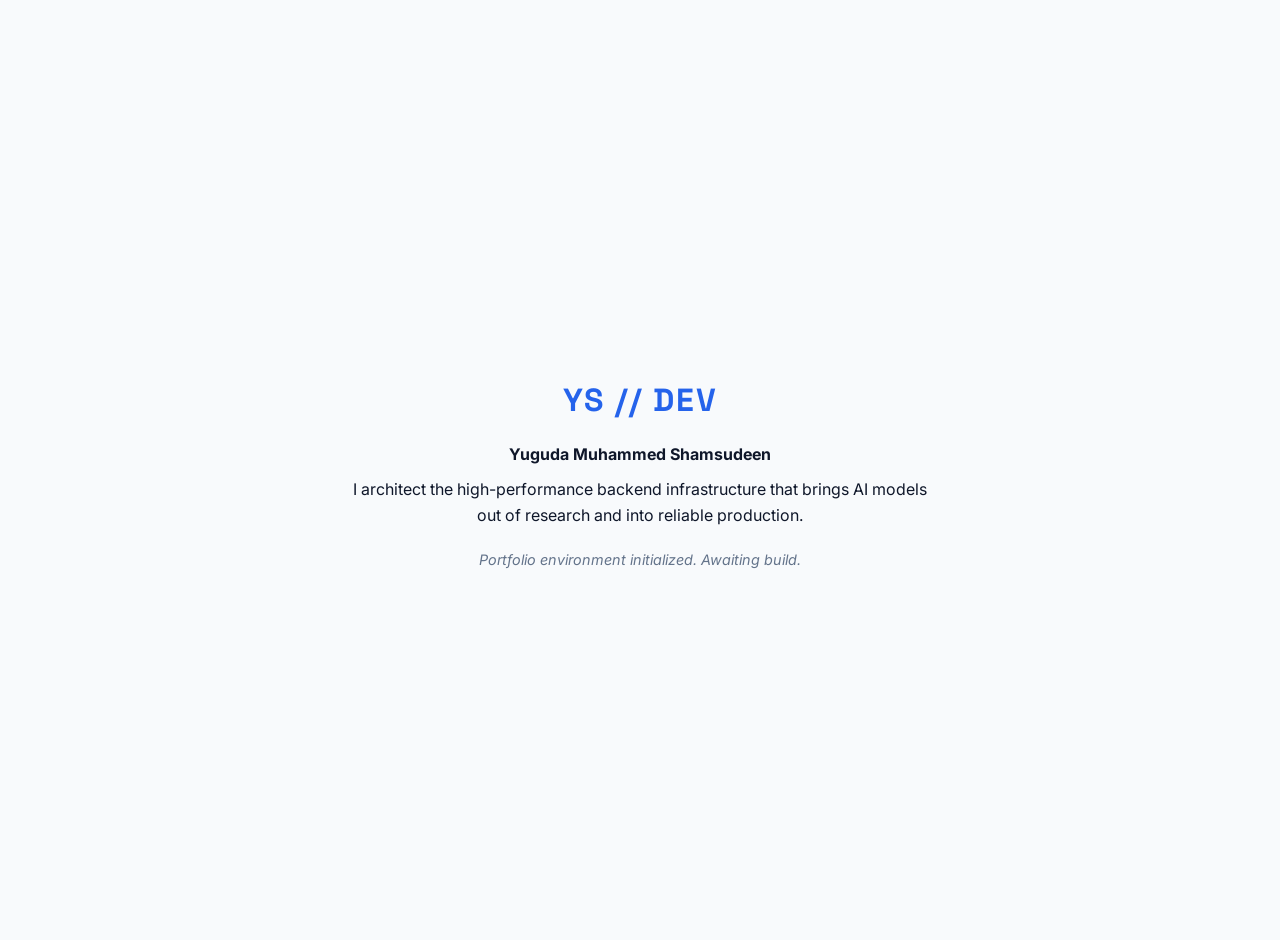
==== index.html @ 2c31e4ca "initial commit" ====
<!DOCTYPE html>
<html lang="en">
<head>
    <meta charset="UTF-8">
    <meta name="viewport" content="width=device-width, initial-scale=1.0">
    <title>Yuguda Muhammed Shamsudeen | Backend Engineer</title>
    <link href="https://fonts.googleapis.com/css2?family=Inter:wght@400;600&family=Space+Grotesk:wght@600&display=swap" rel="stylesheet">
    <style>
        body { 
            font-family: 'Inter', sans-serif; 
            background-color: #F8FAFC; 
            color: #0F172A; 
            display: flex; 
            align-items: center; 
            justify-content: center; 
            height: 100vh; 
            margin: 0; 
            text-align: center; 
            padding: 20px; 
        }
        h1 { 
            font-family: 'Space Grotesk', sans-serif; 
            color: #2563EB; 
            letter-spacing: 2px;
        }
        p {
            max-width: 600px;
            margin: 0 auto 10px auto;
            line-height: 1.6;
        }
    </style>
</head>
<body>
    <div>
        <h1>YS // DEV</h1>
        <p><strong>Yuguda Muhammed Shamsudeen</strong></p>
        <p>I architect the high-performance backend infrastructure that brings AI models out of research and into reliable production.</p>
        <p style="color: #64748B; font-size: 0.9em; margin-top: 20px;"><em>Portfolio environment initialized. Awaiting build.</em></p>
    </div>
</body>
</html>
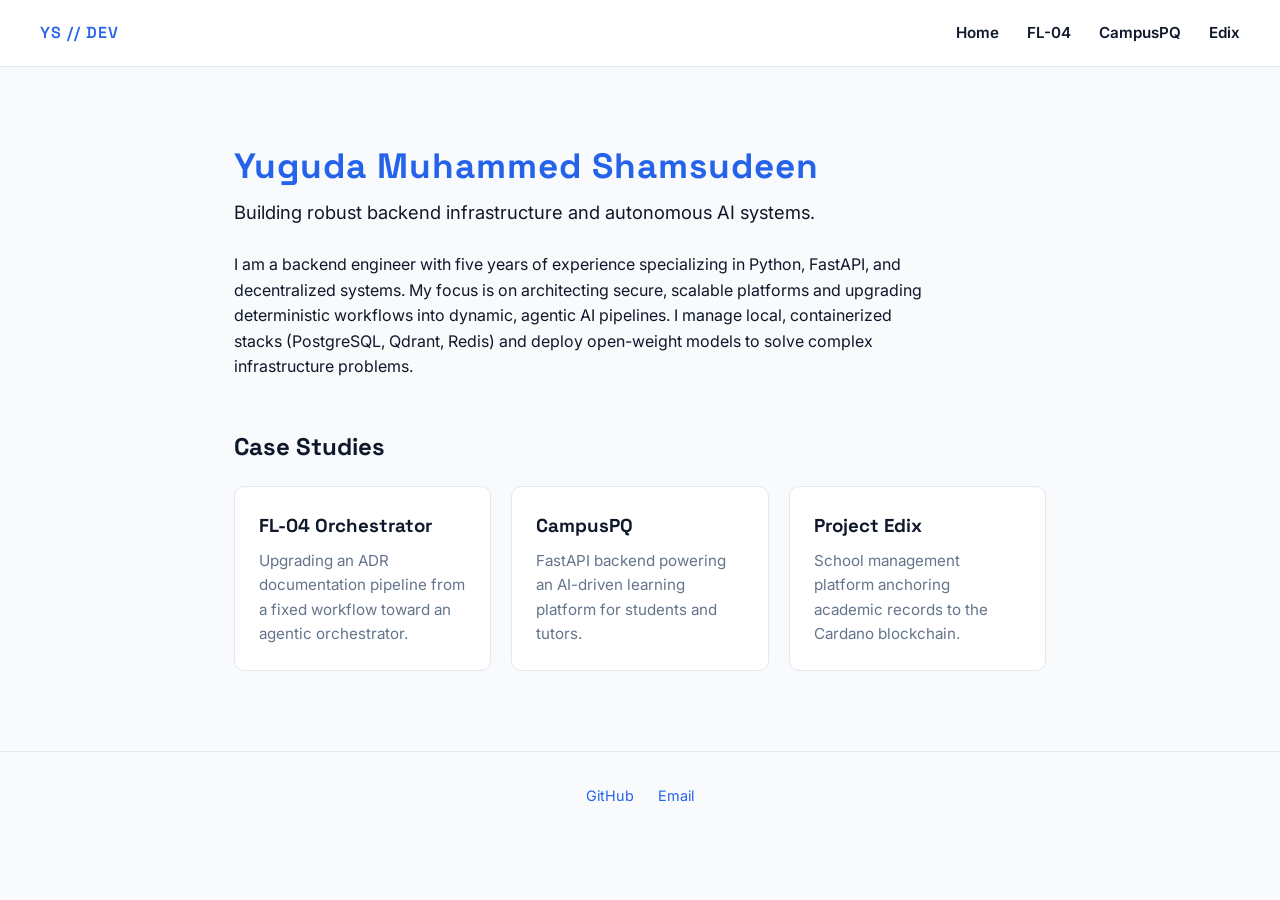
==== commit 33143579: "Build live portfolio: home + 3 case studies Replace placeholder index with real content: bio, and FL" ====
--- a/index.html
+++ b/index.html
@@ -5,37 +5,53 @@
     <meta name="viewport" content="width=device-width, initial-scale=1.0">
     <title>Yuguda Muhammed Shamsudeen | Backend Engineer</title>
     <link href="https://fonts.googleapis.com/css2?family=Inter:wght@400;600&family=Space+Grotesk:wght@600&display=swap" rel="stylesheet">
-    <style>
-        body { 
-            font-family: 'Inter', sans-serif; 
-            background-color: #F8FAFC; 
-            color: #0F172A; 
-            display: flex; 
-            align-items: center; 
-            justify-content: center; 
-            height: 100vh; 
-            margin: 0; 
-            text-align: center; 
-            padding: 20px; 
-        }
-        h1 { 
-            font-family: 'Space Grotesk', sans-serif; 
-            color: #2563EB; 
-            letter-spacing: 2px;
-        }
-        p {
-            max-width: 600px;
-            margin: 0 auto 10px auto;
-            line-height: 1.6;
-        }
-    </style>
+    <link rel="stylesheet" href="style.css">
 </head>
 <body>
-    <div>
-        <h1>YS // DEV</h1>
-        <p><strong>Yuguda Muhammed Shamsudeen</strong></p>
-        <p>I architect the high-performance backend infrastructure that brings AI models out of research and into reliable production.</p>
-        <p style="color: #64748B; font-size: 0.9em; margin-top: 20px;"><em>Portfolio environment initialized. Awaiting build.</em></p>
-    </div>
+    <header class="site-nav">
+        <span class="brand">YS // DEV</span>
+        <nav class="links">
+            <a href="index.html">Home</a>
+            <a href="fl04.html">FL-04</a>
+            <a href="campuspq.html">CampusPQ</a>
+            <a href="edix.html">Edix</a>
+        </nav>
+    </header>
+
+    <main>
+        <div class="hero">
+            <h1>Yuguda Muhammed Shamsudeen</h1>
+            <p class="tagline">Building robust backend infrastructure and autonomous AI systems.</p>
+        </div>
+
+        <p class="about">
+            I am a backend engineer with five years of experience specializing in Python, FastAPI,
+            and decentralized systems. My focus is on architecting secure, scalable platforms and
+            upgrading deterministic workflows into dynamic, agentic AI pipelines. I manage local,
+            containerized stacks (PostgreSQL, Qdrant, Redis) and deploy open-weight models to solve
+            complex infrastructure problems.
+        </p>
+
+        <h2>Case Studies</h2>
+        <div class="case-grid">
+            <a class="case-card" href="fl04.html">
+                <h3>FL-04 Orchestrator</h3>
+                <p>Upgrading an ADR documentation pipeline from a fixed workflow toward an agentic orchestrator.</p>
+            </a>
+            <a class="case-card" href="campuspq.html">
+                <h3>CampusPQ</h3>
+                <p>FastAPI backend powering an AI-driven learning platform for students and tutors.</p>
+            </a>
+            <a class="case-card" href="edix.html">
+                <h3>Project Edix</h3>
+                <p>School management platform anchoring academic records to the Cardano blockchain.</p>
+            </a>
+        </div>
+    </main>
+
+    <footer class="site-footer">
+        <a href="https://github.com/Yuguda999" target="_blank" rel="noopener">GitHub</a>
+        <a href="mailto:muhammed.yuguda@adeptengr.com">Email</a>
+    </footer>
 </body>
-</html>+</html>
--- a/style.css
+++ b/style.css
@@ -0,0 +1,135 @@
+:root {
+    --bg: #F8FAFC;
+    --text: #0F172A;
+    --muted: #64748B;
+    --accent: #2563EB;
+    --border: #E2E8F0;
+    --card-bg: #FFFFFF;
+}
+
+* { box-sizing: border-box; }
+
+body {
+    font-family: 'Inter', sans-serif;
+    background-color: var(--bg);
+    color: var(--text);
+    margin: 0;
+    line-height: 1.6;
+}
+
+h1, h2, h3 {
+    font-family: 'Space Grotesk', sans-serif;
+}
+
+a { color: var(--accent); text-decoration: none; }
+a:hover { text-decoration: underline; }
+
+header.site-nav {
+    display: flex;
+    flex-wrap: wrap;
+    align-items: center;
+    justify-content: space-between;
+    padding: 20px 40px;
+    border-bottom: 1px solid var(--border);
+    background: var(--card-bg);
+}
+
+.brand {
+    font-family: 'Space Grotesk', sans-serif;
+    font-weight: 600;
+    color: var(--accent);
+    letter-spacing: 1px;
+}
+
+nav.links a {
+    margin-left: 24px;
+    color: var(--text);
+    font-weight: 600;
+    font-size: 0.95em;
+}
+
+nav.links a:hover { color: var(--accent); }
+
+main {
+    max-width: 860px;
+    margin: 0 auto;
+    padding: 48px 24px 80px;
+}
+
+.hero h1 {
+    font-size: 2.2em;
+    margin-bottom: 4px;
+    color: var(--accent);
+    letter-spacing: 1px;
+}
+
+.hero p.tagline {
+    font-size: 1.15em;
+    color: var(--text);
+    margin-top: 0;
+}
+
+.about {
+    margin: 24px 0 48px;
+    max-width: 700px;
+}
+
+.case-grid {
+    display: grid;
+    grid-template-columns: repeat(auto-fit, minmax(240px, 1fr));
+    gap: 20px;
+}
+
+.case-card {
+    background: var(--card-bg);
+    border: 1px solid var(--border);
+    border-radius: 10px;
+    padding: 24px;
+    display: block;
+}
+
+.case-card h3 { margin: 0 0 8px; color: var(--text); }
+.case-card p { margin: 0; color: var(--muted); font-size: 0.95em; }
+.case-card:hover { border-color: var(--accent); text-decoration: none; }
+
+.case-header { margin-bottom: 32px; }
+.case-header .back { display: inline-block; margin-bottom: 16px; font-size: 0.9em; }
+.case-header h1 { margin-bottom: 4px; }
+
+.case-image {
+    width: 100%;
+    border: 1px solid var(--border);
+    border-radius: 8px;
+    margin: 24px 0;
+    display: block;
+}
+
+section.block { margin-bottom: 28px; }
+section.block h2 { font-size: 1.15em; margin-bottom: 6px; }
+
+.tech-stack {
+    display: flex;
+    flex-wrap: wrap;
+    gap: 8px;
+    list-style: none;
+    padding: 0;
+}
+
+.tech-stack li {
+    background: #EFF6FF;
+    color: var(--accent);
+    padding: 4px 12px;
+    border-radius: 20px;
+    font-size: 0.85em;
+    font-weight: 600;
+}
+
+footer.site-footer {
+    text-align: center;
+    padding: 32px 24px;
+    border-top: 1px solid var(--border);
+    color: var(--muted);
+    font-size: 0.9em;
+}
+
+footer.site-footer a { margin: 0 10px; }
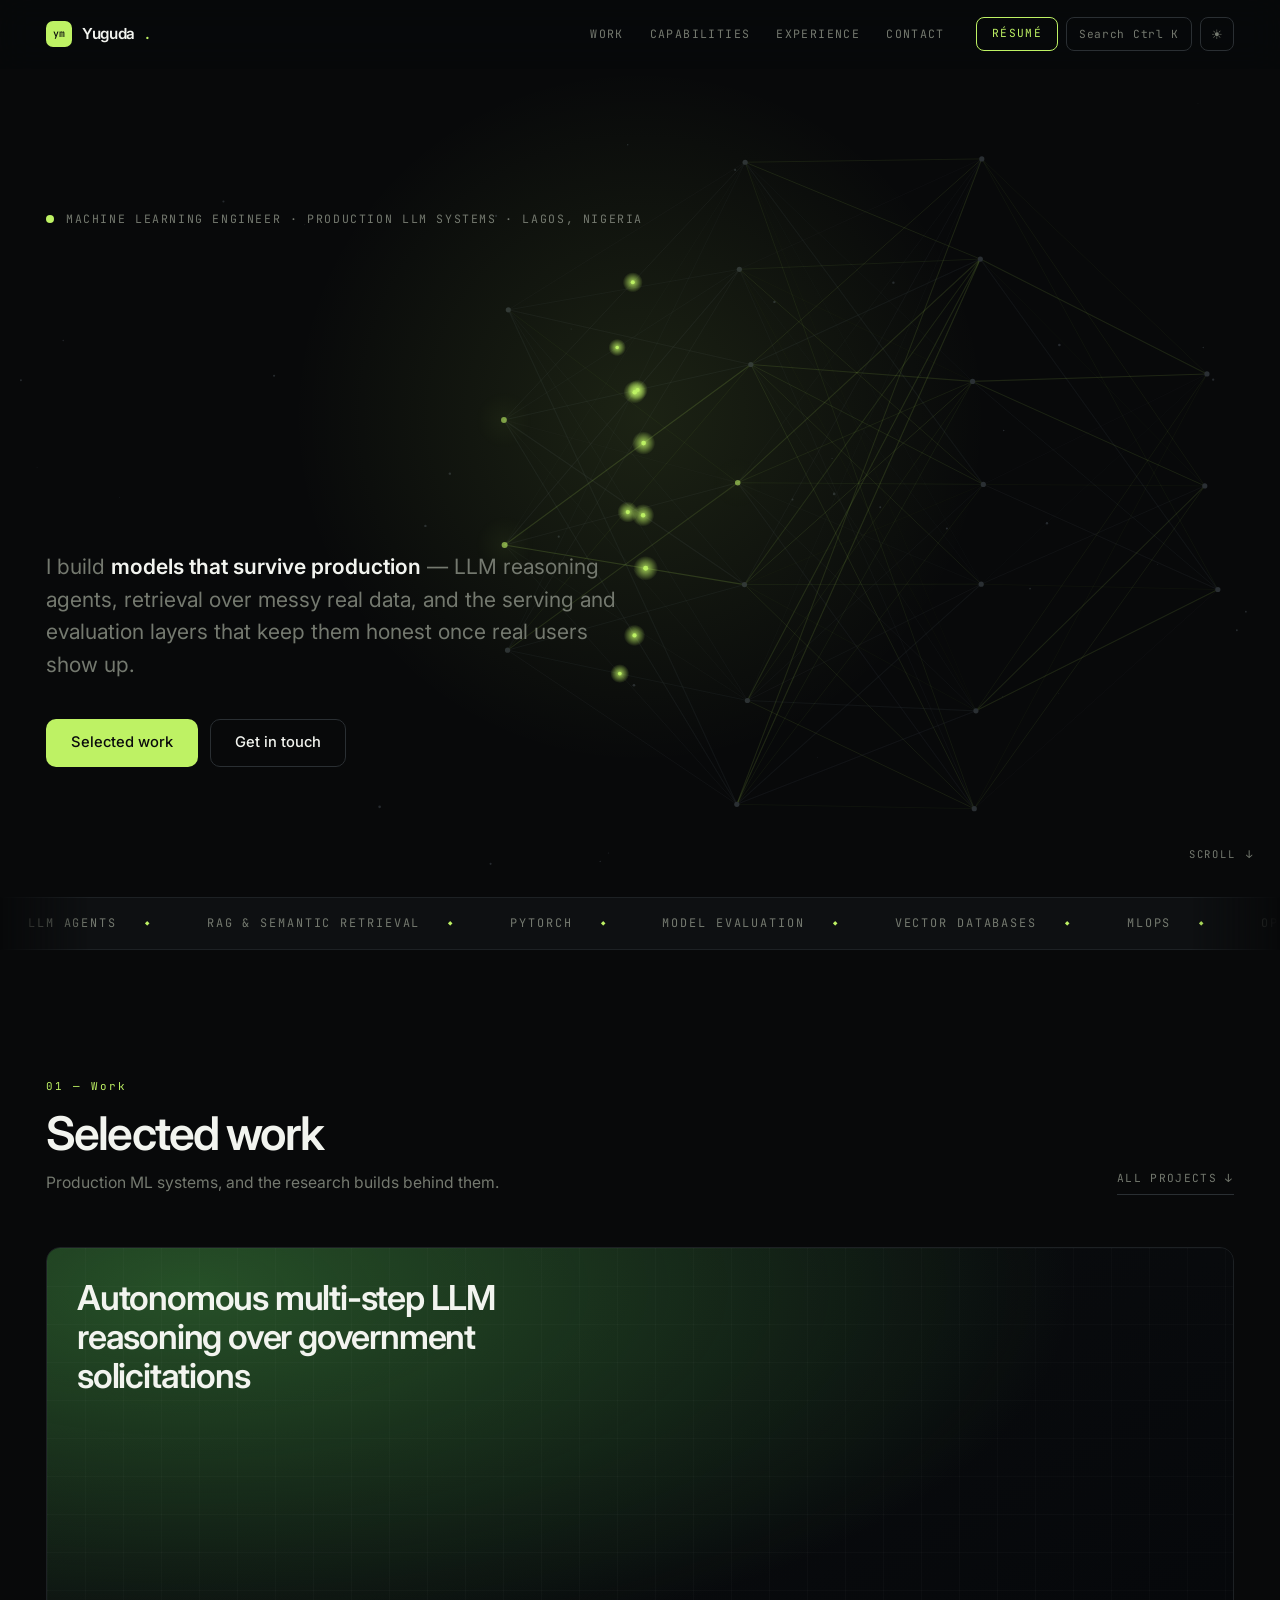
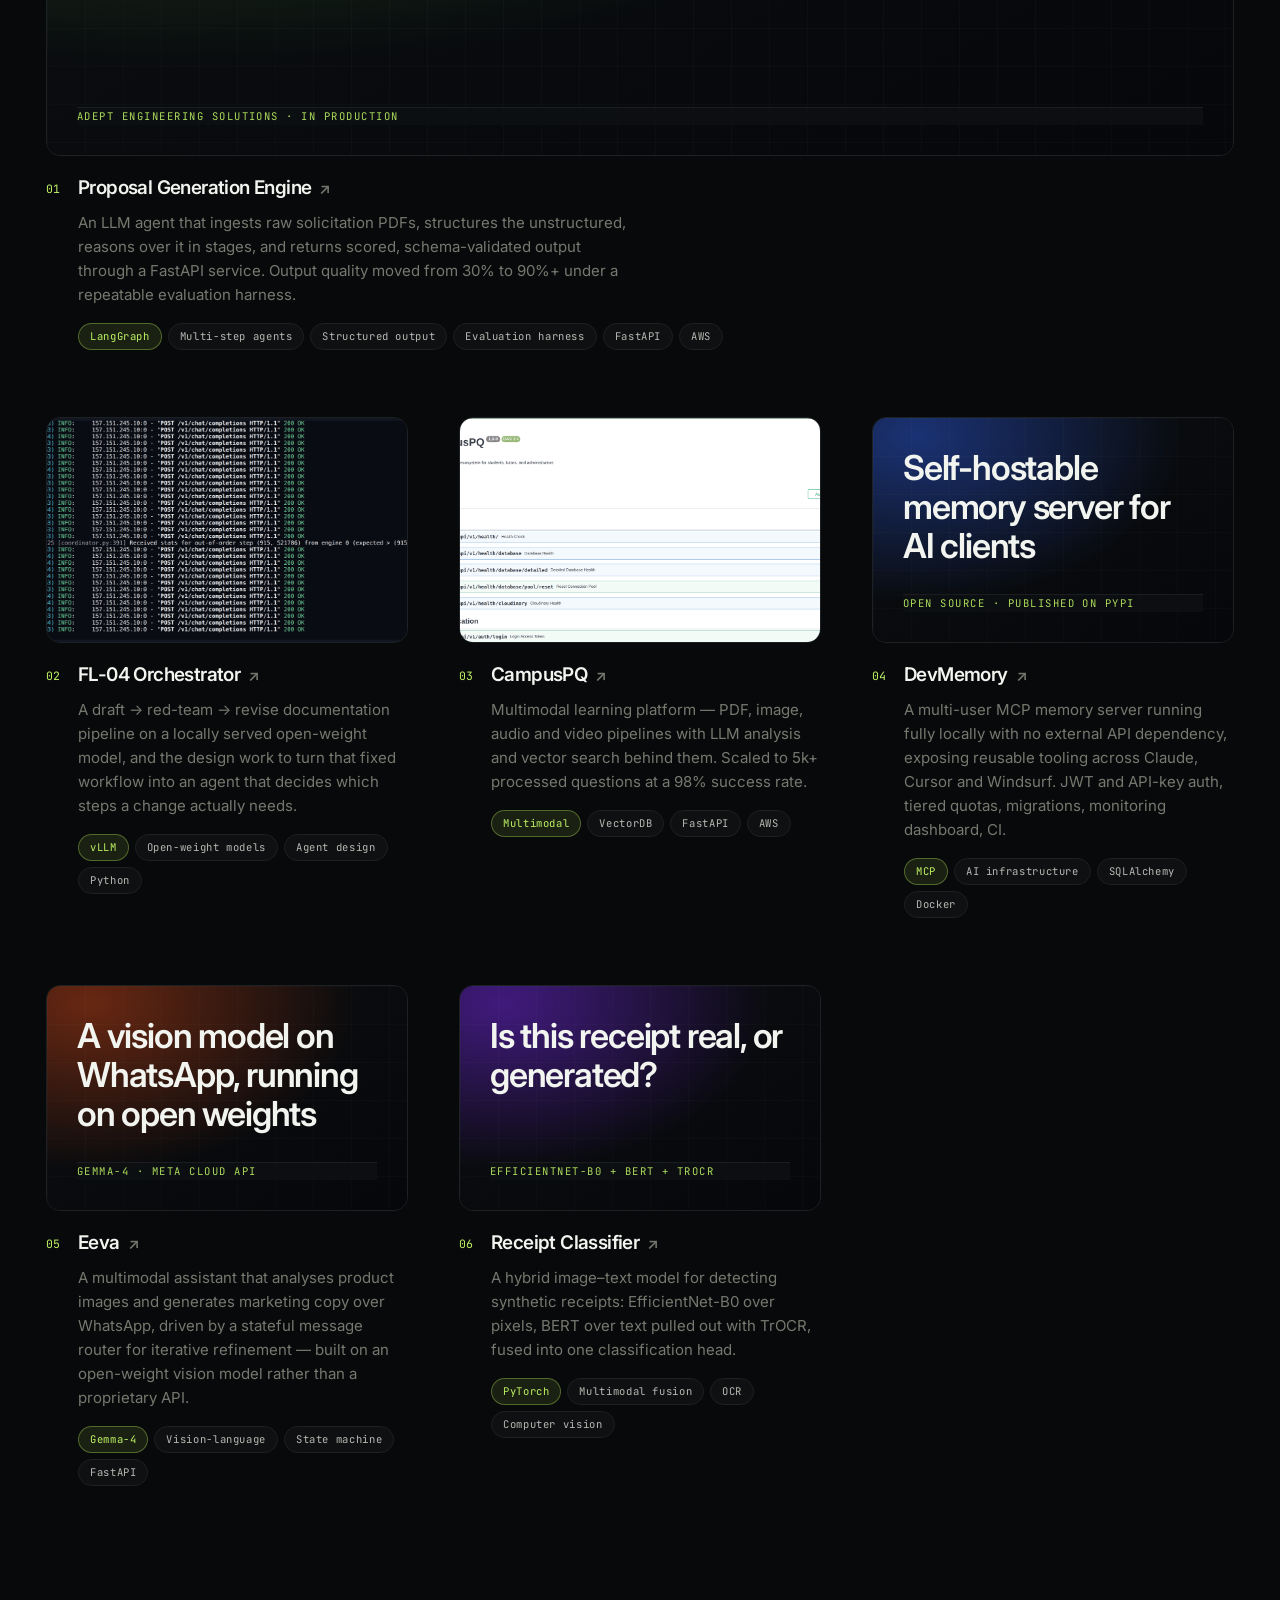
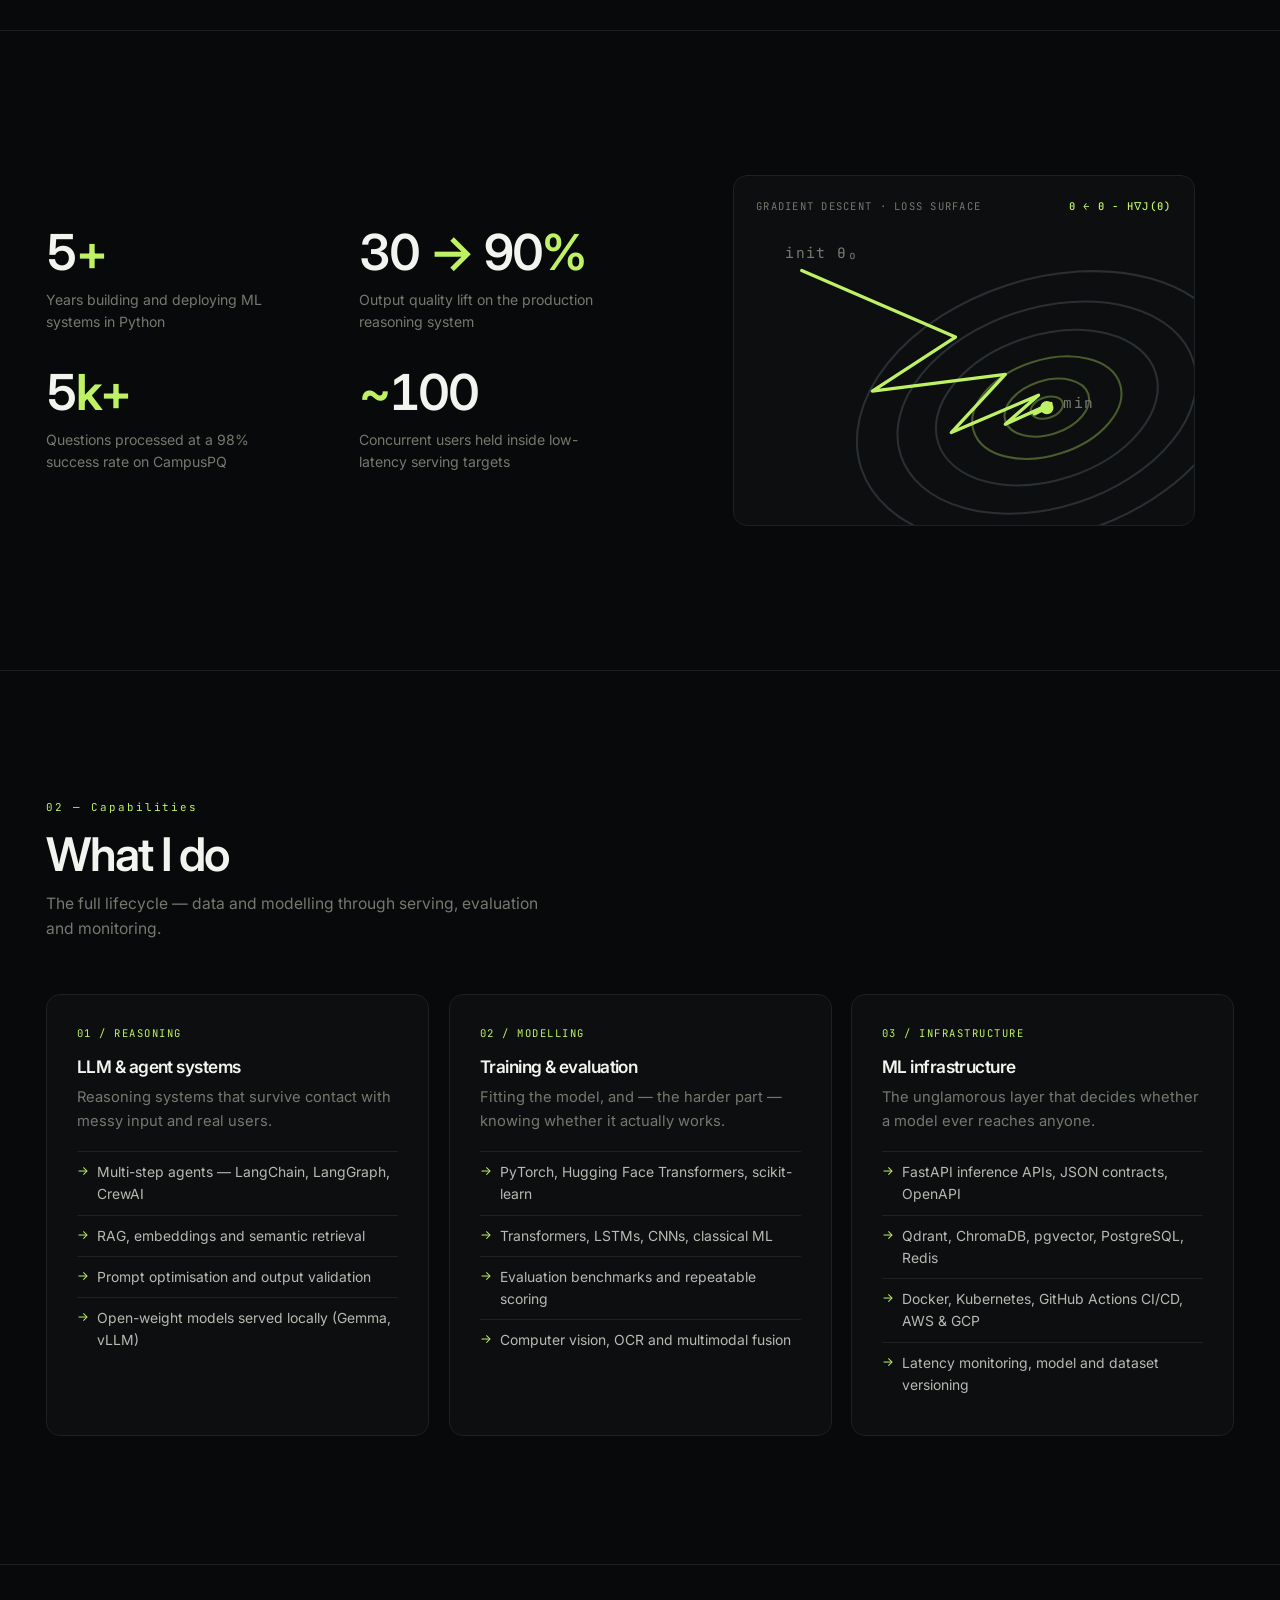
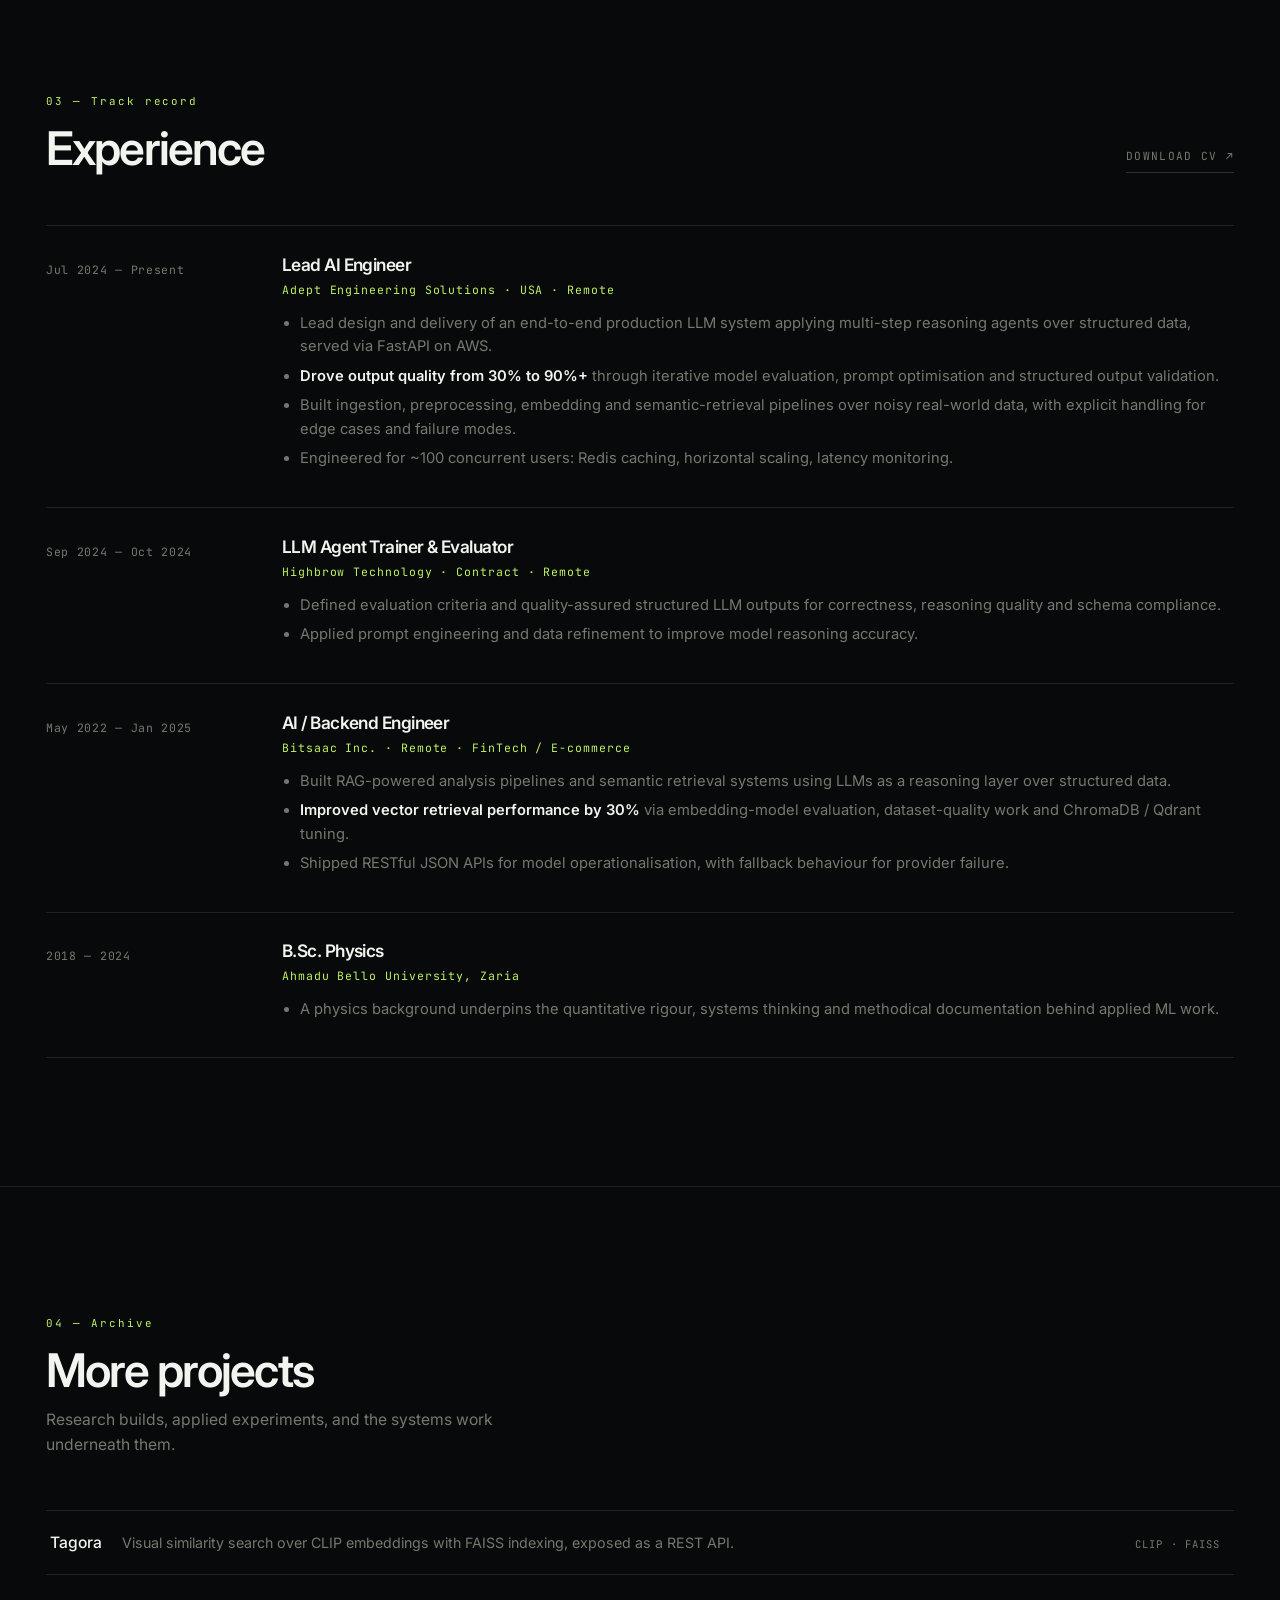
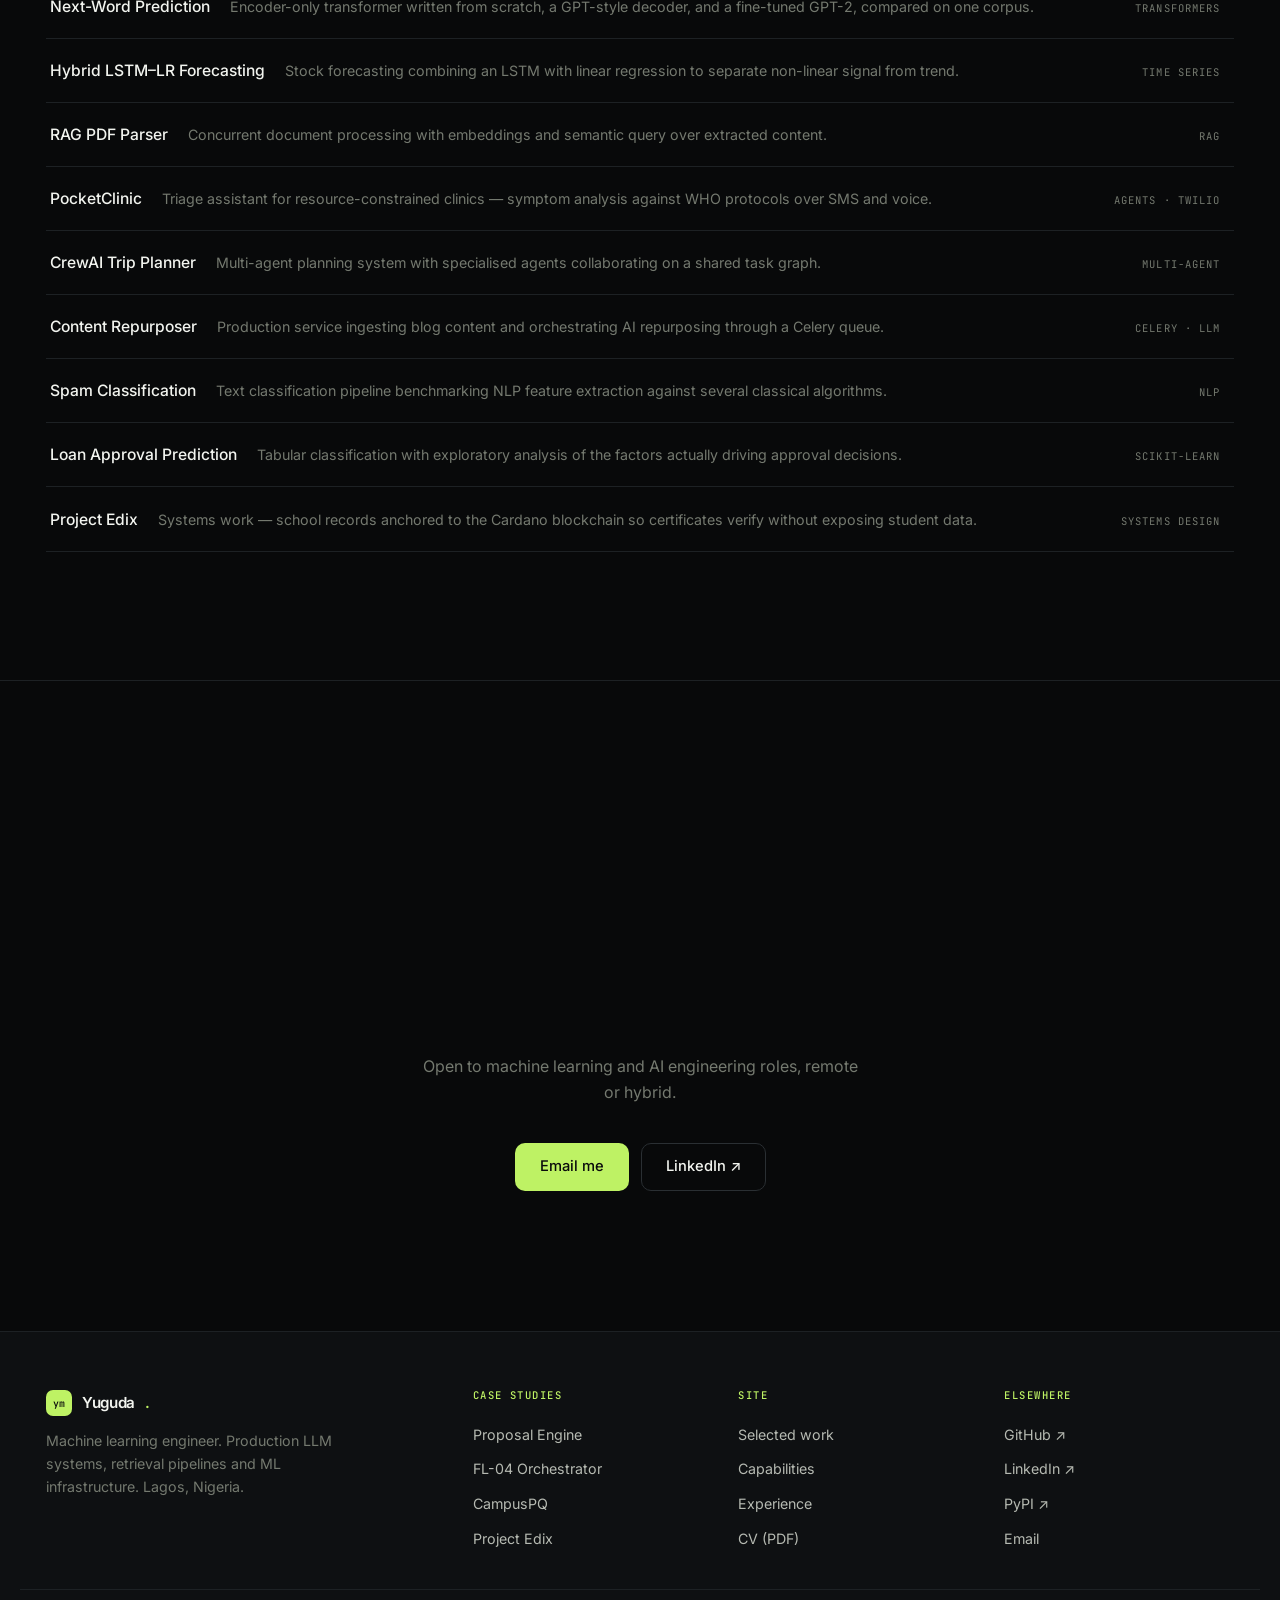
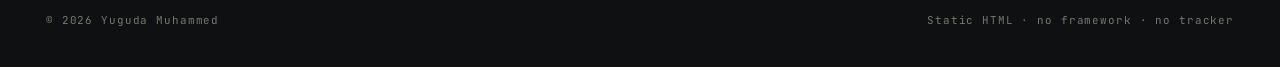
==== commit 603b9fc1: "feat: rebuild portfolio as a machine learning engineer site Merge the three separate portfolios (bac" ====
--- a/index.html
+++ b/index.html
@@ -1,57 +1,524 @@
 <!DOCTYPE html>
 <html lang="en">
 <head>
-    <meta charset="UTF-8">
-    <meta name="viewport" content="width=device-width, initial-scale=1.0">
-    <title>Yuguda Muhammed Shamsudeen | Backend Engineer</title>
-    <link href="https://fonts.googleapis.com/css2?family=Inter:wght@400;600&family=Space+Grotesk:wght@600&display=swap" rel="stylesheet">
-    <link rel="stylesheet" href="style.css">
+<meta charset="UTF-8">
+<meta name="viewport" content="width=device-width, initial-scale=1.0">
+<title>Yuguda Muhammed — Machine Learning Engineer</title>
+<meta name="description" content="Machine Learning Engineer with 5+ years building and shipping production LLM systems, retrieval pipelines, and ML infrastructure in Python.">
+<meta name="theme-color" content="#08090A">
+<meta property="og:title" content="Yuguda Muhammed — Machine Learning Engineer">
+<meta property="og:description" content="Production LLM systems, retrieval pipelines, and ML infrastructure. 5+ years, Python.">
+<meta property="og:type" content="website">
+<link rel="preconnect" href="https://fonts.googleapis.com">
+<link rel="preconnect" href="https://fonts.gstatic.com" crossorigin>
+<link href="https://fonts.googleapis.com/css2?family=Inter:wght@400;500;600;700&family=JetBrains+Mono:wght@400;500&display=swap" rel="stylesheet">
+<link rel="stylesheet" href="style.css">
 </head>
 <body>
-    <header class="site-nav">
-        <span class="brand">YS // DEV</span>
-        <nav class="links">
-            <a href="index.html">Home</a>
-            <a href="fl04.html">FL-04</a>
-            <a href="campuspq.html">CampusPQ</a>
-            <a href="edix.html">Edix</a>
-        </nav>
-    </header>
-
-    <main>
-        <div class="hero">
-            <h1>Yuguda Muhammed Shamsudeen</h1>
-            <p class="tagline">Building robust backend infrastructure and autonomous AI systems.</p>
-        </div>
-
-        <p class="about">
-            I am a backend engineer with five years of experience specializing in Python, FastAPI,
-            and decentralized systems. My focus is on architecting secure, scalable platforms and
-            upgrading deterministic workflows into dynamic, agentic AI pipelines. I manage local,
-            containerized stacks (PostgreSQL, Qdrant, Redis) and deploy open-weight models to solve
-            complex infrastructure problems.
-        </p>
-
-        <h2>Case Studies</h2>
-        <div class="case-grid">
-            <a class="case-card" href="fl04.html">
-                <h3>FL-04 Orchestrator</h3>
-                <p>Upgrading an ADR documentation pipeline from a fixed workflow toward an agentic orchestrator.</p>
-            </a>
-            <a class="case-card" href="campuspq.html">
-                <h3>CampusPQ</h3>
-                <p>FastAPI backend powering an AI-driven learning platform for students and tutors.</p>
-            </a>
-            <a class="case-card" href="edix.html">
-                <h3>Project Edix</h3>
-                <p>School management platform anchoring academic records to the Cardano blockchain.</p>
-            </a>
-        </div>
-    </main>
-
-    <footer class="site-footer">
-        <a href="https://github.com/Yuguda999" target="_blank" rel="noopener">GitHub</a>
-        <a href="mailto:muhammed.yuguda@adeptengr.com">Email</a>
-    </footer>
+<a class="skip" href="#main">Skip to content</a>
+
+<header class="nav">
+  <div class="nav-in">
+    <a class="brand" href="index.html"><span class="mark">ym</span> Yuguda<span style="color:var(--accent)">.</span></a>
+    <nav class="nav-links">
+      <a href="#work">Work</a>
+      <a href="#capabilities">Capabilities</a>
+      <a href="#experience">Experience</a>
+      <a href="#contact">Contact</a>
+    </nav>
+    <div class="nav-tools">
+      <a class="btn-resume" href="MY_AI_ENG_CV.pdf" target="_blank" rel="noopener">Résumé</a>
+      <button class="btn-ghost" data-cmdk-open type="button"><span>Search</span><span class="kbd"><span data-mod>⌘</span> K</span></button>
+      <button class="btn-ghost btn-icon" data-theme-toggle type="button" aria-label="Toggle theme">☀</button>
+    </div>
+  </div>
+</header>
+
+<main id="main">
+
+  <!-- ================= hero ================= -->
+  <section class="hero">
+    <canvas class="hero-canvas" aria-hidden="true"></canvas>
+    <div class="wrap">
+      <p class="eyebrow mono" data-reveal><span class="pulse"></span> Machine Learning Engineer · Production LLM Systems · Lagos, Nigeria</p>
+      <h1 data-reveal="mask">Yuguda Muhammed<span class="accent">.</span></h1>
+      <p class="lede" data-reveal>
+        I build <strong>models that survive production</strong> — LLM reasoning agents,
+        retrieval over messy real data, and the serving and evaluation layers that keep them
+        honest once real users show up.
+      </p>
+      <div class="hero-cta" data-reveal>
+        <a class="btn btn-primary" href="#work">Selected work</a>
+        <a class="btn btn-secondary" href="mailto:elemenx93@gmail.com">Get in touch</a>
+      </div>
+    </div>
+    <div class="scroll-hint" aria-hidden="true"><span>Scroll</span><span class="arw">↓</span></div>
+  </section>
+
+  <div class="marquee" aria-hidden="true">
+    <div class="marquee-track">
+      <span>LLM Agents</span><span>RAG &amp; Semantic Retrieval</span><span>PyTorch</span>
+      <span>Model Evaluation</span><span>Vector Databases</span><span>MLOps</span>
+      <span>Open-Weight Models</span><span>Transformers</span><span>Computer Vision</span>
+      <span>LLM Agents</span><span>RAG &amp; Semantic Retrieval</span><span>PyTorch</span>
+      <span>Model Evaluation</span><span>Vector Databases</span><span>MLOps</span>
+      <span>Open-Weight Models</span><span>Transformers</span><span>Computer Vision</span>
+    </div>
+  </div>
+
+  <!-- ================= work ================= -->
+  <section class="section" id="work">
+    <div class="wrap">
+      <div class="sec-head">
+        <div data-reveal>
+          <span class="idx">01 — Work</span>
+          <h2>Selected work</h2>
+          <p>Production ML systems, and the research builds behind them.</p>
+        </div>
+        <a class="sec-link" href="#more" data-reveal>All projects ↓</a>
+      </div>
+
+      <div class="work-grid">
+
+        <a class="work-card feature" href="proposal.html" data-reveal>
+          <div class="thumb">
+            <div class="poster" style="--p1:#2C5F2D">
+              <div class="glyph">Autonomous multi-step LLM reasoning over government solicitations</div>
+              <div class="foot">Adept Engineering Solutions · In production</div>
+            </div>
+          </div>
+          <div class="work-meta">
+            <span class="work-num">01</span>
+            <div class="work-body">
+              <h3>Proposal Generation Engine <span class="arw">↗</span></h3>
+              <p>
+                An LLM agent that ingests raw solicitation PDFs, structures the unstructured,
+                reasons over it in stages, and returns scored, schema-validated output through a
+                FastAPI service. Output quality moved from 30% to 90%+ under a repeatable
+                evaluation harness.
+              </p>
+              <ul class="tags">
+                <li class="hot">LangGraph</li><li>Multi-step agents</li><li>Structured output</li>
+                <li>Evaluation harness</li><li>FastAPI</li><li>AWS</li>
+              </ul>
+            </div>
+          </div>
+        </a>
+
+        <a class="work-card" href="fl04.html" data-reveal>
+          <div class="thumb">
+            <img src="images/fl04-vllm-logs.png" alt="vLLM inference server logs serving chat completion requests" loading="lazy" width="1400" height="597">
+          </div>
+          <div class="work-meta">
+            <span class="work-num">02</span>
+            <div class="work-body">
+              <h3>FL-04 Orchestrator <span class="arw">↗</span></h3>
+              <p>
+                A draft → red-team → revise documentation pipeline on a locally served open-weight
+                model, and the design work to turn that fixed workflow into an agent that decides
+                which steps a change actually needs.
+              </p>
+              <ul class="tags"><li class="hot">vLLM</li><li>Open-weight models</li><li>Agent design</li><li>Python</li></ul>
+            </div>
+          </div>
+        </a>
+
+        <a class="work-card" href="campuspq.html" data-reveal>
+          <div class="thumb">
+            <img src="images/campuspq-api-docs.png" alt="CampusPQ OpenAPI documentation showing service endpoints" loading="lazy" width="1400" height="685">
+          </div>
+          <div class="work-meta">
+            <span class="work-num">03</span>
+            <div class="work-body">
+              <h3>CampusPQ <span class="arw">↗</span></h3>
+              <p>
+                Multimodal learning platform — PDF, image, audio and video pipelines with LLM
+                analysis and vector search behind them. Scaled to 5k+ processed questions at a
+                98% success rate.
+              </p>
+              <ul class="tags"><li class="hot">Multimodal</li><li>VectorDB</li><li>FastAPI</li><li>AWS</li></ul>
+            </div>
+          </div>
+        </a>
+
+        <a class="work-card" href="https://github.com/Yuguda999/devmemory" target="_blank" rel="noopener" data-reveal>
+          <div class="thumb">
+            <div class="poster" style="--p1:#1E3A8A">
+              <div class="glyph">Self-hostable memory server for AI clients</div>
+              <div class="foot">Open source · Published on PyPI</div>
+            </div>
+          </div>
+          <div class="work-meta">
+            <span class="work-num">04</span>
+            <div class="work-body">
+              <h3>DevMemory <span class="arw">↗</span></h3>
+              <p>
+                A multi-user MCP memory server running fully locally with no external API
+                dependency, exposing reusable tooling across Claude, Cursor and Windsurf.
+                JWT and API-key auth, tiered quotas, migrations, monitoring dashboard, CI.
+              </p>
+              <ul class="tags"><li class="hot">MCP</li><li>AI infrastructure</li><li>SQLAlchemy</li><li>Docker</li></ul>
+            </div>
+          </div>
+        </a>
+
+        <a class="work-card" href="https://github.com/Yuguda999/eeva" target="_blank" rel="noopener" data-reveal>
+          <div class="thumb">
+            <div class="poster" style="--p1:#7C2D12">
+              <div class="glyph">A vision model on WhatsApp, running on open weights</div>
+              <div class="foot">Gemma-4 · Meta Cloud API</div>
+            </div>
+          </div>
+          <div class="work-meta">
+            <span class="work-num">05</span>
+            <div class="work-body">
+              <h3>Eeva <span class="arw">↗</span></h3>
+              <p>
+                A multimodal assistant that analyses product images and generates marketing copy
+                over WhatsApp, driven by a stateful message router for iterative refinement —
+                built on an open-weight vision model rather than a proprietary API.
+              </p>
+              <ul class="tags"><li class="hot">Gemma-4</li><li>Vision-language</li><li>State machine</li><li>FastAPI</li></ul>
+            </div>
+          </div>
+        </a>
+
+        <a class="work-card" href="https://github.com/Yuguda999/receipt_classifier" target="_blank" rel="noopener" data-reveal>
+          <div class="thumb">
+            <div class="poster" style="--p1:#4C1D95">
+              <div class="glyph">Is this receipt real, or generated?</div>
+              <div class="foot">EfficientNet-B0 + BERT + TrOCR</div>
+            </div>
+          </div>
+          <div class="work-meta">
+            <span class="work-num">06</span>
+            <div class="work-body">
+              <h3>Receipt Classifier <span class="arw">↗</span></h3>
+              <p>
+                A hybrid image–text model for detecting synthetic receipts: EfficientNet-B0 over
+                pixels, BERT over text pulled out with TrOCR, fused into one classification head.
+              </p>
+              <ul class="tags"><li class="hot">PyTorch</li><li>Multimodal fusion</li><li>OCR</li><li>Computer vision</li></ul>
+            </div>
+          </div>
+        </a>
+
+      </div>
+    </div>
+  </section>
+
+  <!-- ================= numbers + descent ================= -->
+  <section class="section">
+    <div class="wrap">
+      <div class="stats-row">
+
+        <div class="stats">
+          <div class="stat" data-reveal>
+            <div class="n"><span data-count="5">5</span><span class="unit">+</span></div>
+            <div class="l">Years building and deploying ML systems in Python</div>
+          </div>
+          <div class="stat" data-reveal>
+            <div class="n">30<span class="unit"> → </span><span data-count="90">90</span><span class="unit">%</span></div>
+            <div class="l">Output quality lift on the production reasoning system</div>
+          </div>
+          <div class="stat" data-reveal>
+            <div class="n"><span data-count="5">5</span><span class="unit">k+</span></div>
+            <div class="l">Questions processed at a 98% success rate on CampusPQ</div>
+          </div>
+          <div class="stat" data-reveal>
+            <div class="n"><span class="unit">~</span><span data-count="100">100</span></div>
+            <div class="l">Concurrent users held inside low-latency serving targets</div>
+          </div>
+        </div>
+
+        <figure class="descent" data-reveal>
+          <figcaption><span>Gradient descent · loss surface</span><b>θ ← θ − η∇J(θ)</b></figcaption>
+          <svg viewBox="0 0 200 132" role="img" aria-label="Illustration of gradient descent stepping down a loss surface toward a minimum">
+            <g transform="rotate(-18 140 86)">
+              <ellipse class="contour" cx="140" cy="86" rx="94" ry="62"></ellipse>
+              <ellipse class="contour" cx="140" cy="86" rx="74" ry="48"></ellipse>
+              <ellipse class="contour" cx="140" cy="86" rx="55" ry="35"></ellipse>
+              <ellipse class="contour lit" cx="140" cy="86" rx="37" ry="23"></ellipse>
+              <ellipse class="contour lit" cx="140" cy="86" rx="21" ry="13"></ellipse>
+              <ellipse class="contour lit" cx="140" cy="86" rx="8" ry="5"></ellipse>
+            </g>
+            <path class="path" pathLength="420"
+                  d="M22,20 L96,52 L56,78 L120,70 L94,98 L136,80 L120,94 L142,84 L134,89 L140,86"></path>
+            <circle class="dot" r="3.2"
+                    style="offset-path:path('M22,20 L96,52 L56,78 L120,70 L94,98 L136,80 L120,94 L142,84 L134,89 L140,86');offset-rotate:0deg"></circle>
+            <text class="step" x="14" y="14">init θ₀</text>
+            <text class="step" x="148" y="86">min</text>
+          </svg>
+        </figure>
+
+      </div>
+    </div>
+  </section>
+
+  <!-- ================= capabilities ================= -->
+  <section class="section" id="capabilities">
+    <div class="wrap">
+      <div class="sec-head">
+        <div data-reveal>
+          <span class="idx">02 — Capabilities</span>
+          <h2>What I do</h2>
+          <p>The full lifecycle — data and modelling through serving, evaluation and monitoring.</p>
+        </div>
+      </div>
+      <div class="cap-grid">
+
+        <div class="cap" data-reveal>
+          <span class="k">01 / Reasoning</span>
+          <h3>LLM &amp; agent systems</h3>
+          <p>Reasoning systems that survive contact with messy input and real users.</p>
+          <ul>
+            <li>Multi-step agents — LangChain, LangGraph, CrewAI</li>
+            <li>RAG, embeddings and semantic retrieval</li>
+            <li>Prompt optimisation and output validation</li>
+            <li>Open-weight models served locally (Gemma, vLLM)</li>
+          </ul>
+        </div>
+
+        <div class="cap" data-reveal>
+          <span class="k">02 / Modelling</span>
+          <h3>Training &amp; evaluation</h3>
+          <p>Fitting the model, and — the harder part — knowing whether it actually works.</p>
+          <ul>
+            <li>PyTorch, Hugging Face Transformers, scikit-learn</li>
+            <li>Transformers, LSTMs, CNNs, classical ML</li>
+            <li>Evaluation benchmarks and repeatable scoring</li>
+            <li>Computer vision, OCR and multimodal fusion</li>
+          </ul>
+        </div>
+
+        <div class="cap" data-reveal>
+          <span class="k">03 / Infrastructure</span>
+          <h3>ML infrastructure</h3>
+          <p>The unglamorous layer that decides whether a model ever reaches anyone.</p>
+          <ul>
+            <li>FastAPI inference APIs, JSON contracts, OpenAPI</li>
+            <li>Qdrant, ChromaDB, pgvector, PostgreSQL, Redis</li>
+            <li>Docker, Kubernetes, GitHub Actions CI/CD, AWS &amp; GCP</li>
+            <li>Latency monitoring, model and dataset versioning</li>
+          </ul>
+        </div>
+
+      </div>
+    </div>
+  </section>
+
+  <!-- ================= experience ================= -->
+  <section class="section" id="experience">
+    <div class="wrap">
+      <div class="sec-head">
+        <div data-reveal>
+          <span class="idx">03 — Track record</span>
+          <h2>Experience</h2>
+        </div>
+        <a class="sec-link" href="MY_AI_ENG_CV.pdf" target="_blank" rel="noopener" data-reveal>Download CV ↗</a>
+      </div>
+
+      <div class="xp">
+        <div class="xp-row" data-reveal>
+          <div class="xp-when">Jul 2024 — Present</div>
+          <div class="xp-body">
+            <h3>Lead AI Engineer</h3>
+            <div class="org">Adept Engineering Solutions · USA · Remote</div>
+            <ul>
+              <li>Lead design and delivery of an end-to-end production LLM system applying multi-step reasoning agents over structured data, served via FastAPI on AWS.</li>
+              <li><strong>Drove output quality from 30% to 90%+</strong> through iterative model evaluation, prompt optimisation and structured output validation.</li>
+              <li>Built ingestion, preprocessing, embedding and semantic-retrieval pipelines over noisy real-world data, with explicit handling for edge cases and failure modes.</li>
+              <li>Engineered for ~100 concurrent users: Redis caching, horizontal scaling, latency monitoring.</li>
+            </ul>
+          </div>
+        </div>
+
+        <div class="xp-row" data-reveal>
+          <div class="xp-when">Sep 2024 — Oct 2024</div>
+          <div class="xp-body">
+            <h3>LLM Agent Trainer &amp; Evaluator</h3>
+            <div class="org">Highbrow Technology · Contract · Remote</div>
+            <ul>
+              <li>Defined evaluation criteria and quality-assured structured LLM outputs for correctness, reasoning quality and schema compliance.</li>
+              <li>Applied prompt engineering and data refinement to improve model reasoning accuracy.</li>
+            </ul>
+          </div>
+        </div>
+
+        <div class="xp-row" data-reveal>
+          <div class="xp-when">May 2022 — Jan 2025</div>
+          <div class="xp-body">
+            <h3>AI / Backend Engineer</h3>
+            <div class="org">Bitsaac Inc. · Remote · FinTech / E-commerce</div>
+            <ul>
+              <li>Built RAG-powered analysis pipelines and semantic retrieval systems using LLMs as a reasoning layer over structured data.</li>
+              <li><strong>Improved vector retrieval performance by 30%</strong> via embedding-model evaluation, dataset-quality work and ChromaDB / Qdrant tuning.</li>
+              <li>Shipped RESTful JSON APIs for model operationalisation, with fallback behaviour for provider failure.</li>
+            </ul>
+          </div>
+        </div>
+
+        <div class="xp-row" data-reveal>
+          <div class="xp-when">2018 — 2024</div>
+          <div class="xp-body">
+            <h3>B.Sc. Physics</h3>
+            <div class="org">Ahmadu Bello University, Zaria</div>
+            <ul>
+              <li>A physics background underpins the quantitative rigour, systems thinking and methodical documentation behind applied ML work.</li>
+            </ul>
+          </div>
+        </div>
+      </div>
+    </div>
+  </section>
+
+  <!-- ================= more work ================= -->
+  <section class="section" id="more">
+    <div class="wrap">
+      <div class="sec-head">
+        <div data-reveal>
+          <span class="idx">04 — Archive</span>
+          <h2>More projects</h2>
+          <p>Research builds, applied experiments, and the systems work underneath them.</p>
+        </div>
+        <a class="sec-link" href="https://github.com/Yuguda999" target="_blank" rel="noopener" data-reveal>GitHub ↗</a>
+      </div>
+
+      <div class="list">
+        <a class="list-row" href="https://github.com/Yuguda999/Tagora" target="_blank" rel="noopener" data-reveal>
+          <span class="t">Tagora</span>
+          <span class="d">Visual similarity search over CLIP embeddings with FAISS indexing, exposed as a REST API.</span>
+          <span class="s">CLIP · FAISS</span>
+        </a>
+        <a class="list-row" href="https://github.com/Yuguda999/next_word_prediction" target="_blank" rel="noopener" data-reveal>
+          <span class="t">Next-Word Prediction</span>
+          <span class="d">Encoder-only transformer written from scratch, a GPT-style decoder, and a fine-tuned GPT-2, compared on one corpus.</span>
+          <span class="s">Transformers</span>
+        </a>
+        <a class="list-row" href="https://github.com/Yuguda999/hybrid_lstm_lr_forecasting" target="_blank" rel="noopener" data-reveal>
+          <span class="t">Hybrid LSTM–LR Forecasting</span>
+          <span class="d">Stock forecasting combining an LSTM with linear regression to separate non-linear signal from trend.</span>
+          <span class="s">Time series</span>
+        </a>
+        <a class="list-row" href="https://github.com/Yuguda999/rag_pdf_parser" target="_blank" rel="noopener" data-reveal>
+          <span class="t">RAG PDF Parser</span>
+          <span class="d">Concurrent document processing with embeddings and semantic query over extracted content.</span>
+          <span class="s">RAG</span>
+        </a>
+        <a class="list-row" href="https://github.com/Yuguda999/pocketclinic" target="_blank" rel="noopener" data-reveal>
+          <span class="t">PocketClinic</span>
+          <span class="d">Triage assistant for resource-constrained clinics — symptom analysis against WHO protocols over SMS and voice.</span>
+          <span class="s">Agents · Twilio</span>
+        </a>
+        <a class="list-row" href="https://github.com/Yuguda999/crewai_trip_planner" target="_blank" rel="noopener" data-reveal>
+          <span class="t">CrewAI Trip Planner</span>
+          <span class="d">Multi-agent planning system with specialised agents collaborating on a shared task graph.</span>
+          <span class="s">Multi-agent</span>
+        </a>
+        <a class="list-row" href="https://github.com/Yuguda999/content_repurposer" target="_blank" rel="noopener" data-reveal>
+          <span class="t">Content Repurposer</span>
+          <span class="d">Production service ingesting blog content and orchestrating AI repurposing through a Celery queue.</span>
+          <span class="s">Celery · LLM</span>
+        </a>
+        <a class="list-row" href="https://github.com/Yuguda999/SPAM-CLASSIFICATION" target="_blank" rel="noopener" data-reveal>
+          <span class="t">Spam Classification</span>
+          <span class="d">Text classification pipeline benchmarking NLP feature extraction against several classical algorithms.</span>
+          <span class="s">NLP</span>
+        </a>
+        <a class="list-row" href="https://github.com/Yuguda999/loan_approval_prediction" target="_blank" rel="noopener" data-reveal>
+          <span class="t">Loan Approval Prediction</span>
+          <span class="d">Tabular classification with exploratory analysis of the factors actually driving approval decisions.</span>
+          <span class="s">scikit-learn</span>
+        </a>
+        <a class="list-row" href="edix.html" data-reveal>
+          <span class="t">Project Edix</span>
+          <span class="d">Systems work — school records anchored to the Cardano blockchain so certificates verify without exposing student data.</span>
+          <span class="s">Systems design</span>
+        </a>
+      </div>
+    </div>
+  </section>
+
+  <!-- ================= contact ================= -->
+  <section class="section contact" id="contact">
+    <div class="wrap">
+      <h2 data-reveal="mask">Let's build something that ships<span class="accent">.</span></h2>
+      <p data-reveal>Open to machine learning and AI engineering roles, remote or hybrid.</p>
+      <div class="hero-cta" data-reveal>
+        <a class="btn btn-primary" href="mailto:elemenx93@gmail.com">Email me</a>
+        <a class="btn btn-secondary" href="https://linkedin.com/in/yuguda" target="_blank" rel="noopener">LinkedIn ↗</a>
+      </div>
+    </div>
+  </section>
+
+</main>
+
+<footer class="foot">
+  <div class="foot-in">
+    <div>
+      <a class="brand" href="index.html"><span class="mark">ym</span> Yuguda<span style="color:var(--accent)">.</span></a>
+      <p class="blurb">Machine learning engineer. Production LLM systems, retrieval pipelines and ML infrastructure. Lagos, Nigeria.</p>
+    </div>
+    <div>
+      <h4>Case studies</h4>
+      <ul>
+        <li><a href="proposal.html">Proposal Engine</a></li>
+        <li><a href="fl04.html">FL-04 Orchestrator</a></li>
+        <li><a href="campuspq.html">CampusPQ</a></li>
+        <li><a href="edix.html">Project Edix</a></li>
+      </ul>
+    </div>
+    <div>
+      <h4>Site</h4>
+      <ul>
+        <li><a href="#work">Selected work</a></li>
+        <li><a href="#capabilities">Capabilities</a></li>
+        <li><a href="#experience">Experience</a></li>
+        <li><a href="MY_AI_ENG_CV.pdf" target="_blank" rel="noopener">CV (PDF)</a></li>
+      </ul>
+    </div>
+    <div>
+      <h4>Elsewhere</h4>
+      <ul>
+        <li><a href="https://github.com/Yuguda999" target="_blank" rel="noopener">GitHub ↗</a></li>
+        <li><a href="https://linkedin.com/in/yuguda" target="_blank" rel="noopener">LinkedIn ↗</a></li>
+        <li><a href="https://pypi.org/project/devmemory" target="_blank" rel="noopener">PyPI ↗</a></li>
+        <li><a href="mailto:elemenx93@gmail.com">Email</a></li>
+      </ul>
+    </div>
+  </div>
+  <div class="foot-bar">
+    <span>© 2026 Yuguda Muhammed</span>
+    <span>Static HTML · no framework · no tracker</span>
+  </div>
+</footer>
+
+<div class="cmdk" data-cmdk hidden role="dialog" aria-modal="true" aria-label="Search">
+  <div class="cmdk-panel">
+    <input type="text" placeholder="Jump to a page or project…" aria-label="Search pages and projects">
+    <ul class="cmdk-list">
+      <li><a href="index.html">Home <span class="hint">page</span></a></li>
+      <li><a href="proposal.html">Proposal Generation Engine <span class="hint">case study</span></a></li>
+      <li><a href="fl04.html">FL-04 Orchestrator <span class="hint">case study</span></a></li>
+      <li><a href="campuspq.html">CampusPQ <span class="hint">case study</span></a></li>
+      <li><a href="edix.html">Project Edix <span class="hint">case study</span></a></li>
+      <li><a href="#work">Selected work <span class="hint">section</span></a></li>
+      <li><a href="#capabilities">Capabilities <span class="hint">section</span></a></li>
+      <li><a href="#experience">Experience <span class="hint">section</span></a></li>
+      <li><a href="#more">More projects <span class="hint">section</span></a></li>
+      <li><a href="https://github.com/Yuguda999/devmemory" target="_blank" rel="noopener">DevMemory <span class="hint">github</span></a></li>
+      <li><a href="https://github.com/Yuguda999/eeva" target="_blank" rel="noopener">Eeva <span class="hint">github</span></a></li>
+      <li><a href="https://github.com/Yuguda999/receipt_classifier" target="_blank" rel="noopener">Receipt Classifier <span class="hint">github</span></a></li>
+      <li><a href="https://github.com/Yuguda999/Tagora" target="_blank" rel="noopener">Tagora <span class="hint">github</span></a></li>
+      <li><a href="MY_AI_ENG_CV.pdf" target="_blank" rel="noopener">Download CV <span class="hint">pdf</span></a></li>
+      <li><a href="mailto:elemenx93@gmail.com">Email <span class="hint">contact</span></a></li>
+      <li><a href="https://linkedin.com/in/yuguda" target="_blank" rel="noopener">LinkedIn <span class="hint">social</span></a></li>
+    </ul>
+    <div class="cmdk-empty" hidden>No matches.</div>
+  </div>
+</div>
+
+<script src="app.js"></script>
+<script src="bg.js"></script>
 </body>
 </html>
--- a/style.css
+++ b/style.css
@@ -1,135 +1,587 @@
+/* ============================================================
+   Yuguda Muhammed — ML Engineer
+   Dark-first design system. Light is an explicit opt-in via toggle.
+   ============================================================ */
+
 :root {
-    --bg: #F8FAFC;
-    --text: #0F172A;
-    --muted: #64748B;
-    --accent: #2563EB;
-    --border: #E2E8F0;
-    --card-bg: #FFFFFF;
+    --bg:        #08090A;
+    --bg-sub:    #0E1012;
+    --bg-lift:   #131619;
+    --ink:       #F2F4EF;
+    --ink-2:     #B6BAB2;
+    --muted:     #74796F;
+    --line:      #1D2124;
+    --line-2:    #2A2F33;
+    --accent:    #BEF264;
+    --accent-dm: #8CB93C;
+    --accent-sb: #BEF2641A;
+    --card:      #0C0E10;
+    --shadow:    0 1px 2px rgba(0,0,0,.5), 0 20px 50px rgba(0,0,0,.45);
+
+    --sans: 'Inter', ui-sans-serif, system-ui, -apple-system, 'Segoe UI', sans-serif;
+    --mono: 'JetBrains Mono', ui-monospace, SFMono-Regular, Menlo, monospace;
+
+    --wrap: 1240px;
+    --gut: 26px;
+    --r: 14px;
+
+    --ease: cubic-bezier(.22,.68,.24,1);
+}
+
+:root[data-theme="light"] {
+    --bg:        #FAFAF7;
+    --bg-sub:    #F1F1EC;
+    --bg-lift:   #FFFFFF;
+    --ink:       #0A0B0C;
+    --ink-2:     #3C4046;
+    --muted:     #7B8078;
+    --line:      #E2E2DC;
+    --line-2:    #D2D2CA;
+    --accent:    #4D7C0F;
+    --accent-dm: #65A30D;
+    --accent-sb: #4D7C0F14;
+    --card:      #FFFFFF;
+    --shadow:    0 1px 2px rgba(11,11,12,.05), 0 16px 40px rgba(11,11,12,.07);
 }
 
 * { box-sizing: border-box; }
 
+html { scroll-behavior: smooth; }
+
 body {
-    font-family: 'Inter', sans-serif;
-    background-color: var(--bg);
-    color: var(--text);
     margin: 0;
+    background: var(--bg);
+    color: var(--ink);
+    font-family: var(--sans);
+    font-size: 16px;
     line-height: 1.6;
-}
-
-h1, h2, h3 {
-    font-family: 'Space Grotesk', sans-serif;
-}
-
-a { color: var(--accent); text-decoration: none; }
-a:hover { text-decoration: underline; }
-
-header.site-nav {
-    display: flex;
-    flex-wrap: wrap;
-    align-items: center;
-    justify-content: space-between;
-    padding: 20px 40px;
-    border-bottom: 1px solid var(--border);
-    background: var(--card-bg);
+    -webkit-font-smoothing: antialiased;
+    overflow-x: hidden;
+}
+
+a { color: inherit; text-decoration: none; }
+h1, h2, h3, h4 { margin: 0; font-weight: 600; letter-spacing: -0.032em; line-height: 1.05; }
+img { max-width: 100%; display: block; }
+
+.wrap { max-width: var(--wrap); margin: 0 auto; padding: 0 var(--gut); }
+
+.mono {
+    font-family: var(--mono); font-size: 0.72rem;
+    letter-spacing: 0.14em; text-transform: uppercase; color: var(--muted);
+}
+
+.skip { position: absolute; left: -9999px; background: var(--accent); color: #0A0B0C; padding: 10px 16px; border-radius: 8px; z-index: 300; }
+.skip:focus { left: 16px; top: 16px; }
+
+:focus-visible { outline: 2px solid var(--accent); outline-offset: 3px; border-radius: 4px; }
+
+/* smooth cross-page fades where supported */
+@view-transition { navigation: auto; }
+
+/* ============================================================
+   MOTION LAYER
+   ============================================================ */
+
+/* scroll reveal — set by JS, so no-JS users see content immediately */
+[data-reveal] { opacity: 1; }
+.js [data-reveal] {
+    opacity: 0;
+    transform: translateY(22px);
+    transition: opacity .7s var(--ease), transform .7s var(--ease);
+    transition-delay: var(--d, 0ms);
+    will-change: opacity, transform;
+}
+.js [data-reveal].in { opacity: 1; transform: none; }
+
+/* clip-up reveal for headings */
+.js [data-reveal="mask"] { opacity: 1; transform: none; clip-path: inset(0 0 100% 0); transition: clip-path .9s var(--ease); transition-delay: var(--d, 0ms); }
+.js [data-reveal="mask"].in { clip-path: inset(0 0 -20% 0); }
+
+@media (prefers-reduced-motion: reduce) {
+    html { scroll-behavior: auto; }
+    .js [data-reveal],
+    .js [data-reveal="mask"] { opacity: 1 !important; transform: none !important; clip-path: none !important; transition: none !important; }
+    .marquee-track { animation: none !important; }
+    .pulse { animation: none !important; }
+    .hero-canvas { display: none; }
+    .descent .dot, .descent .path { animation: none !important; }
+    @view-transition { navigation: none; }
+}
+
+/* ============================================================
+   NAV
+   ============================================================ */
+
+.nav {
+    position: sticky; top: 0; z-index: 60;
+    background: color-mix(in srgb, var(--bg) 72%, transparent);
+    backdrop-filter: saturate(160%) blur(16px);
+    border-bottom: 1px solid transparent;
+    transition: border-color .3s var(--ease), background .3s var(--ease);
+}
+.nav.stuck { border-bottom-color: var(--line); }
+
+.nav-in {
+    max-width: var(--wrap); margin: 0 auto; padding: 0 var(--gut);
+    height: 68px; display: flex; align-items: center; gap: 18px;
 }
 
 .brand {
-    font-family: 'Space Grotesk', sans-serif;
-    font-weight: 600;
-    color: var(--accent);
-    letter-spacing: 1px;
-}
-
-nav.links a {
-    margin-left: 24px;
-    color: var(--text);
-    font-weight: 600;
-    font-size: 0.95em;
-}
-
-nav.links a:hover { color: var(--accent); }
-
-main {
-    max-width: 860px;
-    margin: 0 auto;
-    padding: 48px 24px 80px;
-}
+    display: flex; align-items: center; gap: 10px; margin-right: auto;
+    font-weight: 600; font-size: 0.95rem; letter-spacing: -0.02em;
+}
+.brand .mark {
+    width: 26px; height: 26px; border-radius: 7px; flex: none;
+    background: var(--accent); color: #0A0B0C;
+    display: grid; place-items: center;
+    font-family: var(--mono); font-size: 0.62rem; font-weight: 500;
+    transition: transform .4s var(--ease);
+}
+.brand:hover .mark { transform: rotate(-8deg) scale(1.06); }
+
+.nav-links { display: flex; align-items: center; }
+.nav-links a {
+    position: relative; padding: 10px 13px;
+    font-family: var(--mono); font-size: 0.72rem;
+    letter-spacing: 0.12em; text-transform: uppercase; color: var(--muted);
+    transition: color .25s var(--ease);
+}
+.nav-links a::after {
+    content: ""; position: absolute; left: 13px; right: 13px; bottom: 4px;
+    height: 1px; background: var(--accent);
+    transform: scaleX(0); transform-origin: left;
+    transition: transform .35s var(--ease);
+}
+.nav-links a:hover { color: var(--ink); }
+.nav-links a:hover::after { transform: scaleX(1); }
+
+.nav-tools { display: flex; align-items: center; gap: 8px; }
+
+.btn-ghost {
+    display: inline-flex; align-items: center; gap: 8px;
+    height: 34px; padding: 0 12px;
+    background: transparent; color: var(--muted);
+    border: 1px solid var(--line-2); border-radius: 8px;
+    font-family: var(--mono); font-size: 0.7rem; letter-spacing: 0.06em; cursor: pointer;
+    transition: color .25s var(--ease), border-color .25s var(--ease);
+}
+.btn-ghost:hover { color: var(--accent); border-color: var(--accent-dm); }
+.btn-icon { width: 34px; padding: 0; justify-content: center; font-size: 0.82rem; }
+
+.btn-resume {
+    display: inline-flex; align-items: center; height: 34px; padding: 0 15px;
+    border: 1px solid var(--accent); border-radius: 8px; color: var(--accent);
+    font-family: var(--mono); font-size: 0.7rem; letter-spacing: 0.12em; text-transform: uppercase;
+    transition: background .3s var(--ease), color .3s var(--ease);
+}
+.btn-resume:hover { background: var(--accent); color: #0A0B0C; }
+
+/* ============================================================
+   HERO
+   ============================================================ */
+
+.hero { position: relative; min-height: min(92vh, 860px); display: flex; align-items: center; overflow: hidden; }
+
+.hero-canvas {
+    position: absolute; inset: 0; width: 100%; height: 100%;
+    z-index: 0; pointer-events: none;
+}
+/* glow that tracks the pointer */
+.hero::after {
+    content: ""; position: absolute; inset: 0; z-index: 1; pointer-events: none;
+    background: radial-gradient(560px circle at var(--mx, 50%) var(--my, 42%),
+                color-mix(in srgb, var(--accent) 11%, transparent), transparent 62%);
+    transition: opacity .6s var(--ease);
+}
+.hero .wrap { position: relative; z-index: 2; width: 100%; padding-top: 60px; padding-bottom: 60px; }
+
+.hero .eyebrow { display: flex; align-items: center; gap: 12px; margin-bottom: 30px; flex-wrap: wrap; }
+.pulse {
+    width: 8px; height: 8px; border-radius: 50%; background: var(--accent); flex: none;
+    box-shadow: 0 0 0 0 var(--accent); animation: pulse 2.6s infinite;
+}
+@keyframes pulse { 70% { box-shadow: 0 0 0 8px transparent; } 100% { box-shadow: 0 0 0 0 transparent; } }
 
 .hero h1 {
-    font-size: 2.2em;
-    margin-bottom: 4px;
-    color: var(--accent);
-    letter-spacing: 1px;
-}
-
-.hero p.tagline {
-    font-size: 1.15em;
-    color: var(--text);
-    margin-top: 0;
-}
-
-.about {
-    margin: 24px 0 48px;
-    max-width: 700px;
-}
-
-.case-grid {
-    display: grid;
-    grid-template-columns: repeat(auto-fit, minmax(240px, 1fr));
-    gap: 20px;
-}
-
-.case-card {
-    background: var(--card-bg);
-    border: 1px solid var(--border);
-    border-radius: 10px;
-    padding: 24px;
-    display: block;
-}
-
-.case-card h3 { margin: 0 0 8px; color: var(--text); }
-.case-card p { margin: 0; color: var(--muted); font-size: 0.95em; }
-.case-card:hover { border-color: var(--accent); text-decoration: none; }
-
-.case-header { margin-bottom: 32px; }
-.case-header .back { display: inline-block; margin-bottom: 16px; font-size: 0.9em; }
-.case-header h1 { margin-bottom: 4px; }
-
-.case-image {
-    width: 100%;
-    border: 1px solid var(--border);
-    border-radius: 8px;
-    margin: 24px 0;
-    display: block;
-}
-
-section.block { margin-bottom: 28px; }
-section.block h2 { font-size: 1.15em; margin-bottom: 6px; }
-
-.tech-stack {
-    display: flex;
-    flex-wrap: wrap;
-    gap: 8px;
-    list-style: none;
-    padding: 0;
-}
-
-.tech-stack li {
-    background: #EFF6FF;
-    color: var(--accent);
-    padding: 4px 12px;
-    border-radius: 20px;
-    font-size: 0.85em;
-    font-weight: 600;
-}
-
-footer.site-footer {
-    text-align: center;
-    padding: 32px 24px;
-    border-top: 1px solid var(--border);
-    color: var(--muted);
-    font-size: 0.9em;
-}
-
-footer.site-footer a { margin: 0 10px; }
+    font-size: clamp(2.7rem, 11.2vw, 9.5rem);
+    font-weight: 700; letter-spacing: -0.05em; line-height: 0.9;
+    text-transform: uppercase; color: var(--ink-2);
+    margin: 0;
+}
+.hero h1 .accent { color: var(--accent); }
+
+.hero .lede {
+    margin: 34px 0 0; max-width: 44ch;
+    font-size: clamp(1.02rem, 1.8vw, 1.32rem);
+    color: var(--muted); line-height: 1.55;
+}
+.hero .lede strong { color: var(--ink); font-weight: 600; }
+
+.hero-cta { display: flex; flex-wrap: wrap; gap: 12px; margin-top: 38px; }
+
+.btn {
+    position: relative; overflow: hidden;
+    display: inline-flex; align-items: center; gap: 9px;
+    height: 48px; padding: 0 24px; border-radius: 10px;
+    font-size: 0.92rem; font-weight: 500; border: 1px solid transparent; cursor: pointer;
+    transition: transform .3s var(--ease), color .3s var(--ease), border-color .3s var(--ease);
+}
+.btn:hover { transform: translateY(-2px); }
+.btn-primary { background: var(--accent); color: #0A0B0C; }
+.btn-primary:hover { background: color-mix(in srgb, var(--accent) 84%, #FFF); }
+.btn-secondary { border-color: var(--line-2); color: var(--ink); }
+.btn-secondary:hover { border-color: var(--accent); color: var(--accent); }
+
+.scroll-hint {
+    position: absolute; right: var(--gut); bottom: 34px; z-index: 2;
+    display: flex; align-items: center; gap: 10px;
+    font-family: var(--mono); font-size: 0.66rem; letter-spacing: 0.18em;
+    text-transform: uppercase; color: var(--muted);
+}
+.scroll-hint .arw { animation: bob 2s var(--ease) infinite; }
+@keyframes bob { 0%,100% { transform: translateY(0); } 50% { transform: translateY(5px); } }
+@media (prefers-reduced-motion: reduce) { .scroll-hint .arw { animation: none; } }
+
+/* ============================================================
+   MARQUEE
+   ============================================================ */
+
+.marquee {
+    border-top: 1px solid var(--line); border-bottom: 1px solid var(--line);
+    overflow: hidden; padding: 16px 0; background: var(--bg-sub);
+    -webkit-mask-image: linear-gradient(90deg, transparent, #000 7%, #000 93%, transparent);
+    mask-image: linear-gradient(90deg, transparent, #000 7%, #000 93%, transparent);
+}
+.marquee-track { display: flex; width: max-content; animation: slide 46s linear infinite; }
+.marquee:hover .marquee-track { animation-play-state: paused; }
+.marquee-track span {
+    display: inline-flex; align-items: center; gap: 28px; white-space: nowrap;
+    font-family: var(--mono); font-size: 0.74rem; letter-spacing: 0.16em;
+    text-transform: uppercase; color: var(--muted); padding: 0 28px;
+}
+.marquee-track span::after { content: "◆"; color: var(--accent); font-size: 0.46rem; }
+@keyframes slide { to { transform: translateX(-50%); } }
+
+/* ============================================================
+   SECTION FURNITURE
+   ============================================================ */
+
+.section { position: relative; padding: clamp(64px, 10vw, 128px) 0; }
+.section + .section { border-top: 1px solid var(--line); }
+
+.sec-head { display: flex; align-items: flex-end; justify-content: space-between; gap: 22px; margin-bottom: 52px; }
+.sec-head .idx {
+    font-family: var(--mono); font-size: 0.68rem; letter-spacing: 0.18em;
+    color: var(--accent); display: block; margin-bottom: 14px;
+}
+.sec-head h2 { font-size: clamp(1.7rem, 4vw, 2.9rem); letter-spacing: -0.04em; }
+.sec-head p { margin: 12px 0 0; color: var(--muted); max-width: 50ch; font-size: 0.98rem; }
+.sec-link {
+    font-family: var(--mono); font-size: 0.7rem; letter-spacing: 0.12em; text-transform: uppercase;
+    color: var(--muted); white-space: nowrap; padding-bottom: 6px;
+    border-bottom: 1px solid var(--line-2); transition: color .3s var(--ease), border-color .3s var(--ease);
+}
+.sec-link:hover { color: var(--accent); border-color: var(--accent); }
+
+/* ============================================================
+   WORK GRID
+   ============================================================ */
+
+.work-grid { display: grid; gap: clamp(30px, 4vw, 52px); grid-template-columns: repeat(auto-fit, minmax(320px, 1fr)); }
+.work-grid .feature { grid-column: 1 / -1; }
+
+.work-card { display: block; }
+
+.thumb {
+    position: relative; overflow: hidden;
+    border: 1px solid var(--line); border-radius: var(--r);
+    background: var(--bg-sub); aspect-ratio: 16 / 10;
+    transition: border-color .4s var(--ease), transform .5s var(--ease);
+}
+.feature .thumb { aspect-ratio: 21 / 9; }
+.work-card:hover .thumb { border-color: var(--accent-dm); }
+.thumb::after {
+    content: ""; position: absolute; inset: 0; pointer-events: none;
+    background: linear-gradient(180deg, transparent 55%, rgba(0,0,0,.35));
+    opacity: 0; transition: opacity .45s var(--ease);
+}
+.work-card:hover .thumb::after { opacity: 1; }
+.thumb img {
+    width: 100%; height: 100%; object-fit: cover; object-position: top center;
+    transition: transform .7s var(--ease), filter .5s var(--ease);
+    filter: grayscale(.35) contrast(1.02);
+}
+.work-card:hover .thumb img { transform: scale(1.04); filter: grayscale(0); }
+
+.poster {
+    width: 100%; height: 100%; position: relative; overflow: hidden;
+    display: flex; flex-direction: column; justify-content: space-between;
+    padding: 30px; color: #F2F4EF;
+    background:
+        radial-gradient(120% 120% at 12% 8%, color-mix(in srgb, var(--p1, #1B4332) 82%, transparent), transparent 62%),
+        linear-gradient(150deg, #0C0E10, #05070A);
+}
+/* faint grid so posters read as instrumentation, not decoration */
+.poster::before {
+    content: ""; position: absolute; inset: 0; opacity: .5;
+    background-image:
+        linear-gradient(to right, rgba(255,255,255,.045) 1px, transparent 1px),
+        linear-gradient(to bottom, rgba(255,255,255,.045) 1px, transparent 1px);
+    background-size: 38px 38px;
+    transition: transform .8s var(--ease);
+}
+.work-card:hover .poster::before { transform: scale(1.06); }
+.poster .glyph {
+    position: relative; font-size: clamp(1.35rem, 3.1vw, 2.15rem);
+    font-weight: 600; letter-spacing: -0.035em; line-height: 1.14; max-width: 20ch;
+}
+.poster .foot {
+    position: relative; font-family: var(--mono); font-size: 0.66rem;
+    letter-spacing: 0.14em; text-transform: uppercase; color: var(--accent); opacity: .9;
+}
+
+.work-meta { display: flex; gap: 18px; margin-top: 20px; }
+.work-num { font-family: var(--mono); font-size: 0.72rem; color: var(--accent); padding-top: 4px; flex: none; }
+.work-body h3 { font-size: 1.18rem; display: inline-flex; align-items: baseline; gap: 8px; transition: color .3s var(--ease); }
+.work-card:hover .work-body h3 { color: var(--accent); }
+.work-body h3 .arw { font-size: 0.8em; color: var(--muted); transition: transform .3s var(--ease); }
+.work-card:hover .work-body h3 .arw { transform: translate(3px, -3px); }
+.work-body p { margin: 9px 0 0; color: var(--muted); font-size: 0.94rem; max-width: 62ch; }
+
+.tags { display: flex; flex-wrap: wrap; gap: 6px; margin-top: 16px; padding: 0; list-style: none; }
+.tags li {
+    font-family: var(--mono); font-size: 0.66rem; letter-spacing: 0.06em;
+    color: var(--ink-2); background: var(--bg-sub);
+    border: 1px solid var(--line); border-radius: 999px; padding: 4px 11px;
+}
+.tags li.hot { color: var(--accent); background: var(--accent-sb); border-color: color-mix(in srgb, var(--accent) 34%, transparent); }
+
+/* ============================================================
+   STATS  (+ gradient-descent plot)
+   ============================================================ */
+
+.stats-row { display: grid; gap: 48px; grid-template-columns: 1.05fr .95fr; align-items: center; }
+
+.stats { display: grid; gap: 34px 28px; grid-template-columns: repeat(2, 1fr); }
+.stat .n {
+    font-size: clamp(2rem, 4.4vw, 3.1rem); font-weight: 600;
+    letter-spacing: -0.05em; line-height: 1; color: var(--ink);
+    font-variant-numeric: tabular-nums;
+}
+.stat .n .unit { color: var(--accent); }
+.stat .l { margin-top: 11px; color: var(--muted); font-size: 0.88rem; max-width: 26ch; }
+
+.descent {
+    border: 1px solid var(--line); border-radius: var(--r);
+    background: var(--card); padding: 22px; position: relative; overflow: hidden;
+}
+.descent figcaption {
+    font-family: var(--mono); font-size: 0.66rem; letter-spacing: 0.12em;
+    text-transform: uppercase; color: var(--muted); margin-bottom: 14px;
+    display: flex; justify-content: space-between; gap: 10px; flex-wrap: wrap;
+}
+.descent figcaption b { color: var(--accent); font-weight: 500; }
+.descent svg { width: 100%; height: auto; display: block; overflow: visible; }
+.descent .contour { fill: none; stroke: var(--line-2); stroke-width: 1; }
+.descent .contour.lit { stroke: color-mix(in srgb, var(--accent) 34%, transparent); }
+.descent .path {
+    fill: none; stroke: var(--accent); stroke-width: 1.6;
+    stroke-dasharray: 420; stroke-dashoffset: 420;
+    stroke-linecap: round; stroke-linejoin: round;
+}
+.descent.in .path { animation: draw 3.4s var(--ease) forwards; }
+@keyframes draw { to { stroke-dashoffset: 0; } }
+.descent .dot { fill: var(--accent); }
+.descent.in .dot { animation: walk 3.4s var(--ease) forwards; }
+@keyframes walk { to { offset-distance: 100%; } }
+.descent .step { fill: var(--muted); font-family: var(--mono); font-size: 7px; letter-spacing: .1em; }
+
+/* ============================================================
+   CAPABILITIES
+   ============================================================ */
+
+.cap-grid { display: grid; gap: 20px; grid-template-columns: repeat(auto-fit, minmax(280px, 1fr)); }
+.cap {
+    position: relative; background: var(--card); border: 1px solid var(--line);
+    border-radius: var(--r); padding: 30px; overflow: hidden;
+    transition: border-color .4s var(--ease), transform .4s var(--ease);
+}
+.cap:hover { border-color: var(--line-2); transform: translateY(-3px); }
+/* pointer-tracked sheen */
+.cap::before {
+    content: ""; position: absolute; inset: 0; pointer-events: none; opacity: 0;
+    background: radial-gradient(280px circle at var(--cx, 50%) var(--cy, 0%), var(--accent-sb), transparent 70%);
+    transition: opacity .45s var(--ease);
+}
+.cap:hover::before { opacity: 1; }
+.cap .k {
+    font-family: var(--mono); font-size: 0.66rem; letter-spacing: 0.14em;
+    text-transform: uppercase; color: var(--accent); margin-bottom: 16px; display: block;
+}
+.cap h3 { font-size: 1.08rem; margin-bottom: 10px; position: relative; }
+.cap p { margin: 0 0 18px; color: var(--muted); font-size: 0.92rem; position: relative; }
+.cap ul { margin: 0; padding: 0; list-style: none; position: relative; }
+.cap li {
+    font-size: 0.87rem; color: var(--ink-2); padding: 9px 0 9px 20px;
+    position: relative; border-top: 1px solid var(--line);
+}
+.cap li::before { content: "→"; position: absolute; left: 0; color: var(--accent); font-size: 0.78rem; }
+
+/* ============================================================
+   EXPERIENCE
+   ============================================================ */
+
+.xp { border-top: 1px solid var(--line); }
+.xp-row {
+    display: grid; gap: 8px 36px; grid-template-columns: 200px 1fr;
+    padding: 30px 0; border-bottom: 1px solid var(--line);
+    transition: background .4s var(--ease);
+}
+.xp-row:hover { background: var(--bg-sub); }
+.xp-when { font-family: var(--mono); font-size: 0.72rem; letter-spacing: 0.06em; color: var(--muted); padding-top: 5px; }
+.xp-body h3 { font-size: 1.08rem; }
+.xp-body .org { color: var(--accent); font-family: var(--mono); font-size: 0.72rem; letter-spacing: 0.08em; margin: 7px 0 12px; }
+.xp-body ul { margin: 0; padding-left: 18px; color: var(--muted); font-size: 0.92rem; }
+.xp-body li { margin-bottom: 6px; }
+.xp-body strong { color: var(--ink); font-weight: 600; }
+
+/* ============================================================
+   COMPACT LIST
+   ============================================================ */
+
+.list { border-top: 1px solid var(--line); }
+.list-row {
+    display: flex; align-items: baseline; gap: 20px; flex-wrap: wrap;
+    padding: 19px 14px 19px 4px; border-bottom: 1px solid var(--line);
+    transition: background .35s var(--ease), padding-left .35s var(--ease);
+}
+.list-row:hover { background: var(--bg-sub); padding-left: 16px; }
+.list-row .t { font-weight: 500; font-size: 0.98rem; transition: color .3s var(--ease); }
+.list-row:hover .t { color: var(--accent); }
+.list-row .d { color: var(--muted); font-size: 0.89rem; flex: 1 1 260px; }
+.list-row .s {
+    font-family: var(--mono); font-size: 0.66rem; letter-spacing: 0.1em;
+    text-transform: uppercase; color: var(--muted);
+}
+
+/* ============================================================
+   CONTACT
+   ============================================================ */
+
+.contact { text-align: center; padding: clamp(76px, 11vw, 140px) 0; }
+.contact h2 { font-size: clamp(2rem, 6.6vw, 4.2rem); letter-spacing: -0.05em; max-width: 16ch; margin: 0 auto; text-transform: uppercase; }
+.contact h2 .accent { color: var(--accent); }
+.contact p { color: var(--muted); margin: 22px auto 36px; max-width: 44ch; }
+.contact .hero-cta { justify-content: center; }
+
+/* ============================================================
+   FOOTER
+   ============================================================ */
+
+.foot { border-top: 1px solid var(--line); background: var(--bg-sub); }
+.foot-in { max-width: var(--wrap); margin: 0 auto; padding: 58px var(--gut) 32px; display: grid; gap: 36px; grid-template-columns: 1.7fr repeat(3, 1fr); }
+.foot h4 { font-family: var(--mono); font-size: 0.66rem; letter-spacing: 0.14em; text-transform: uppercase; color: var(--accent); font-weight: 500; margin-bottom: 16px; }
+.foot ul { list-style: none; margin: 0; padding: 0; }
+.foot li a { display: inline-block; padding: 6px 0; font-size: 0.89rem; color: var(--ink-2); transition: color .3s var(--ease); }
+.foot li a:hover { color: var(--accent); }
+.foot .blurb { color: var(--muted); font-size: 0.89rem; max-width: 34ch; margin: 14px 0 0; }
+.foot-bar {
+    max-width: var(--wrap); margin: 0 auto; padding: 22px var(--gut) 38px;
+    border-top: 1px solid var(--line); display: flex; justify-content: space-between;
+    gap: 14px; flex-wrap: wrap; color: var(--muted);
+    font-family: var(--mono); font-size: 0.68rem; letter-spacing: 0.08em;
+}
+
+/* ============================================================
+   COMMAND PALETTE
+   ============================================================ */
+
+.cmdk[hidden] { display: none; }
+.cmdk {
+    position: fixed; inset: 0; z-index: 200;
+    background: rgba(4,5,6,.66); backdrop-filter: blur(5px);
+    display: flex; align-items: flex-start; justify-content: center;
+    padding: 12vh 20px 20px;
+    animation: fade .2s var(--ease);
+}
+@keyframes fade { from { opacity: 0; } }
+.cmdk-panel {
+    width: 100%; max-width: 560px; background: var(--bg-lift);
+    border: 1px solid var(--line-2); border-radius: 14px;
+    box-shadow: var(--shadow); overflow: hidden;
+    animation: pop .26s var(--ease);
+}
+@keyframes pop { from { opacity: 0; transform: translateY(-10px) scale(.98); } }
+.cmdk-panel input {
+    width: 100%; border: 0; outline: 0; background: transparent; color: var(--ink);
+    font: inherit; font-size: 1rem; padding: 18px 20px; border-bottom: 1px solid var(--line);
+}
+.cmdk-list { list-style: none; margin: 0; padding: 8px; max-height: 330px; overflow-y: auto; }
+.cmdk-list li a { display: flex; justify-content: space-between; gap: 14px; padding: 11px 13px; border-radius: 9px; font-size: 0.92rem; }
+.cmdk-list li[aria-selected="true"] a, .cmdk-list li a:hover { background: var(--accent-sb); color: var(--accent); }
+.cmdk-list .hint { font-family: var(--mono); font-size: 0.64rem; letter-spacing: 0.1em; text-transform: uppercase; color: var(--muted); }
+.cmdk-empty { padding: 24px; text-align: center; color: var(--muted); font-size: 0.9rem; }
+
+/* ============================================================
+   CASE STUDY PAGES
+   ============================================================ */
+
+.case { max-width: 780px; margin: 0 auto; padding: 0 var(--gut); }
+.case-hero { padding: clamp(48px, 8vw, 96px) 0 36px; }
+.back { display: inline-block; padding: 8px 0; margin-bottom: 24px; font-family: var(--mono); font-size: 0.7rem; letter-spacing: 0.12em; text-transform: uppercase; color: var(--muted); transition: color .3s var(--ease); }
+.back:hover { color: var(--accent); }
+.case-hero h1 { font-size: clamp(2.1rem, 6vw, 3.6rem); letter-spacing: -0.045em; line-height: 1; text-transform: uppercase; }
+.case-hero .lede { margin: 22px 0 0; font-size: 1.08rem; color: var(--muted); max-width: 56ch; }
+
+.case-facts {
+    display: grid; gap: 24px; grid-template-columns: repeat(auto-fit, minmax(140px, 1fr));
+    padding: 28px 0; margin: 38px 0 8px;
+    border-top: 1px solid var(--line); border-bottom: 1px solid var(--line);
+}
+.case-facts .k { font-family: var(--mono); font-size: 0.64rem; letter-spacing: 0.14em; text-transform: uppercase; color: var(--accent); margin-bottom: 8px; }
+.case-facts .v { font-size: 0.93rem; color: var(--ink); }
+
+.block { margin: 46px 0; }
+.block h2 { font-family: var(--mono); font-size: 0.7rem; letter-spacing: 0.16em; text-transform: uppercase; color: var(--accent); margin-bottom: 16px; font-weight: 500; }
+.block h3 { font-size: 1.16rem; margin-bottom: 12px; }
+.block p { margin: 0 0 17px; color: var(--ink-2); }
+.block p:last-child { margin-bottom: 0; }
+.block code { font-family: var(--mono); font-size: 0.85em; background: var(--bg-sub); border: 1px solid var(--line); border-radius: 5px; padding: 1px 6px; color: var(--accent); }
+.block ul { color: var(--ink-2); padding-left: 20px; }
+.block li { margin-bottom: 9px; }
+
+.figure { margin: 32px 0; }
+.figure img { width: 100%; border: 1px solid var(--line); border-radius: 10px; }
+.figure figcaption { font-family: var(--mono); font-size: 0.66rem; letter-spacing: 0.1em; color: var(--muted); margin-top: 12px; }
+
+.note { border-left: 2px solid var(--accent); background: var(--accent-sb); padding: 16px 20px; border-radius: 0 8px 8px 0; color: var(--ink-2); font-size: 0.93rem; }
+
+.case-next { display: flex; justify-content: space-between; gap: 16px; flex-wrap: wrap; border-top: 1px solid var(--line); margin-top: 60px; padding: 28px 0 76px; font-family: var(--mono); font-size: 0.72rem; letter-spacing: 0.1em; text-transform: uppercase; color: var(--muted); }
+.case-next a { transition: color .3s var(--ease); }
+.case-next a:hover { color: var(--accent); }
+
+/* ============================================================
+   RESPONSIVE
+   ============================================================ */
+
+@media (max-width: 980px) {
+    .stats-row { grid-template-columns: 1fr; gap: 40px; }
+    .foot-in { grid-template-columns: 1fr 1fr; }
+    .xp-row { grid-template-columns: 1fr; }
+    .xp-when { padding-top: 0; }
+}
+
+@media (max-width: 700px) {
+    :root { --gut: 18px; }
+    .nav-links, .scroll-hint { display: none; }
+    .nav-in { height: 60px; }
+    .btn-ghost span:first-child { display: none; }
+    .btn-ghost { padding: 0 10px; }
+    .hero { min-height: 84vh; }
+    .hero h1 { font-size: clamp(2.4rem, 13vw, 4rem); }
+    .sec-head { flex-direction: column; align-items: flex-start; gap: 10px; }
+    .feature .thumb { aspect-ratio: 16 / 10; }
+    .stats { grid-template-columns: 1fr 1fr; gap: 26px 18px; }
+    .foot-in { grid-template-columns: 1fr; gap: 28px; }
+    .btn { width: 100%; justify-content: center; }
+}
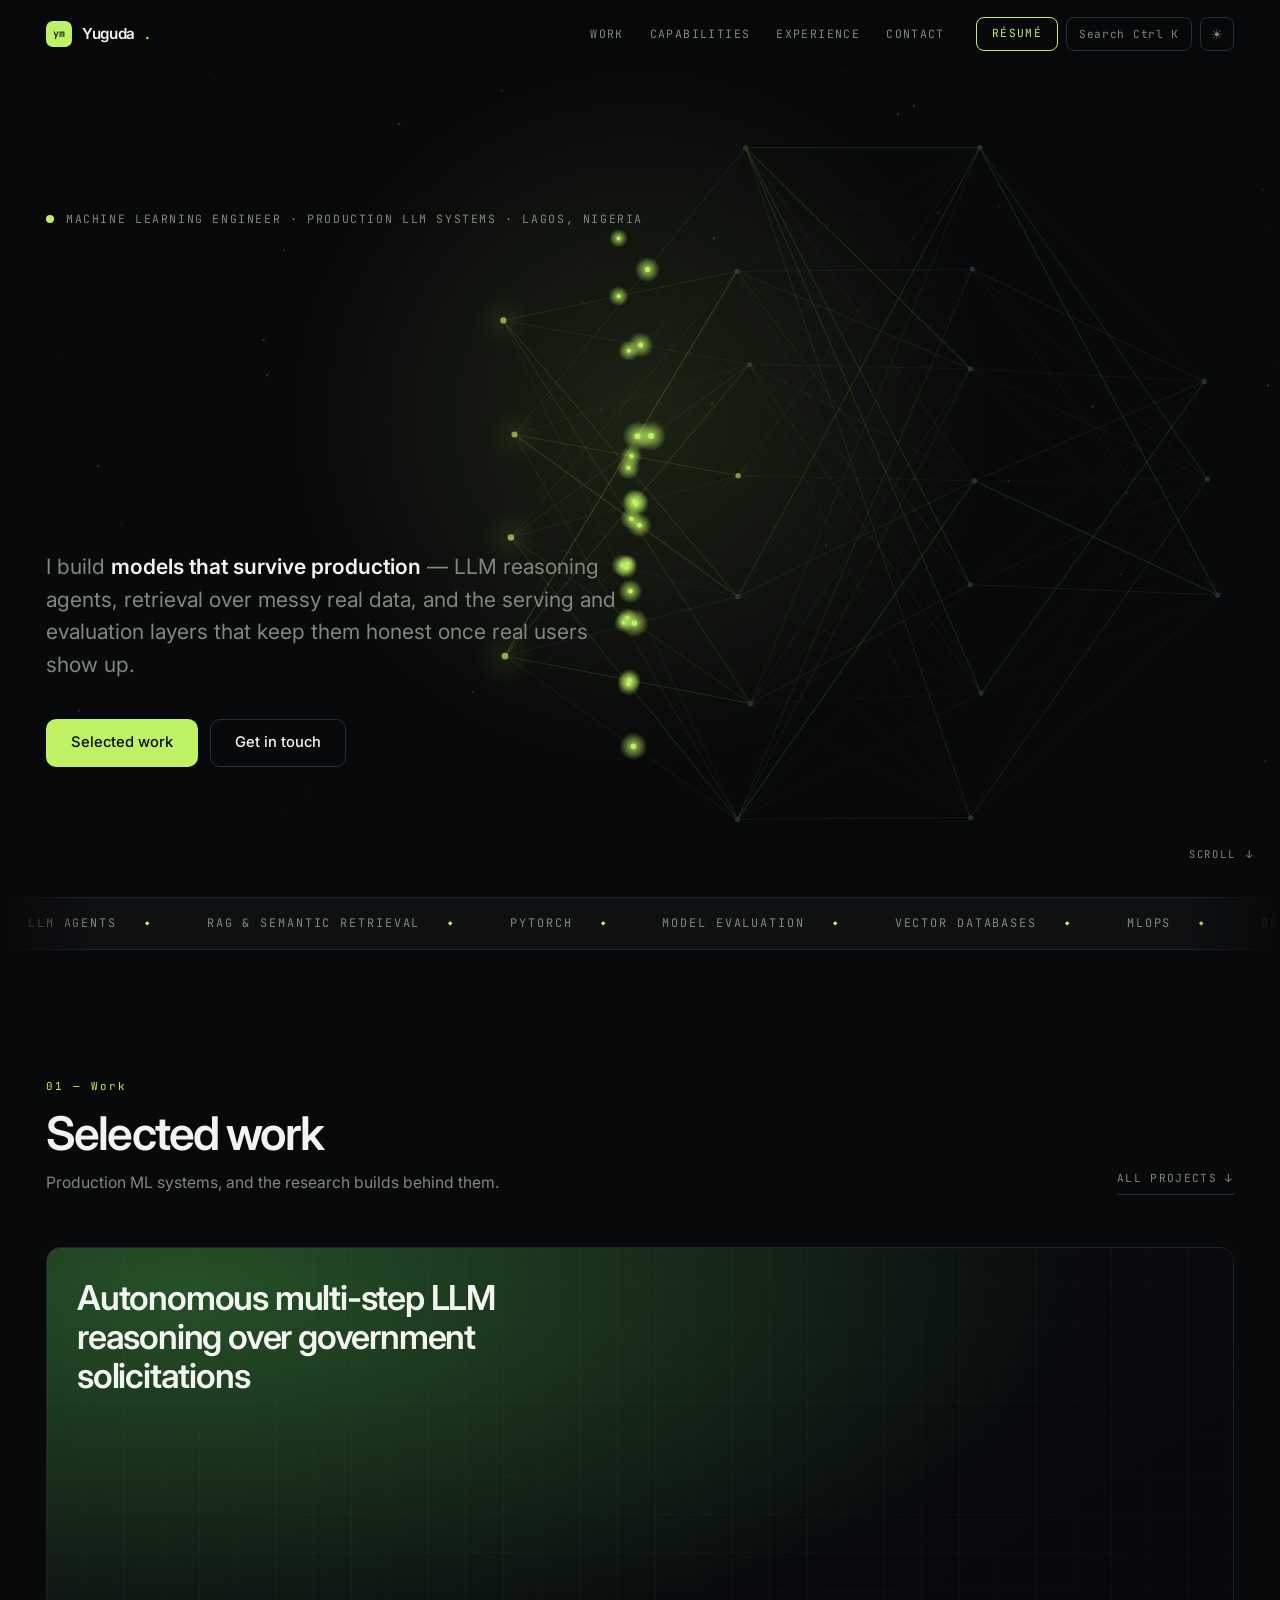
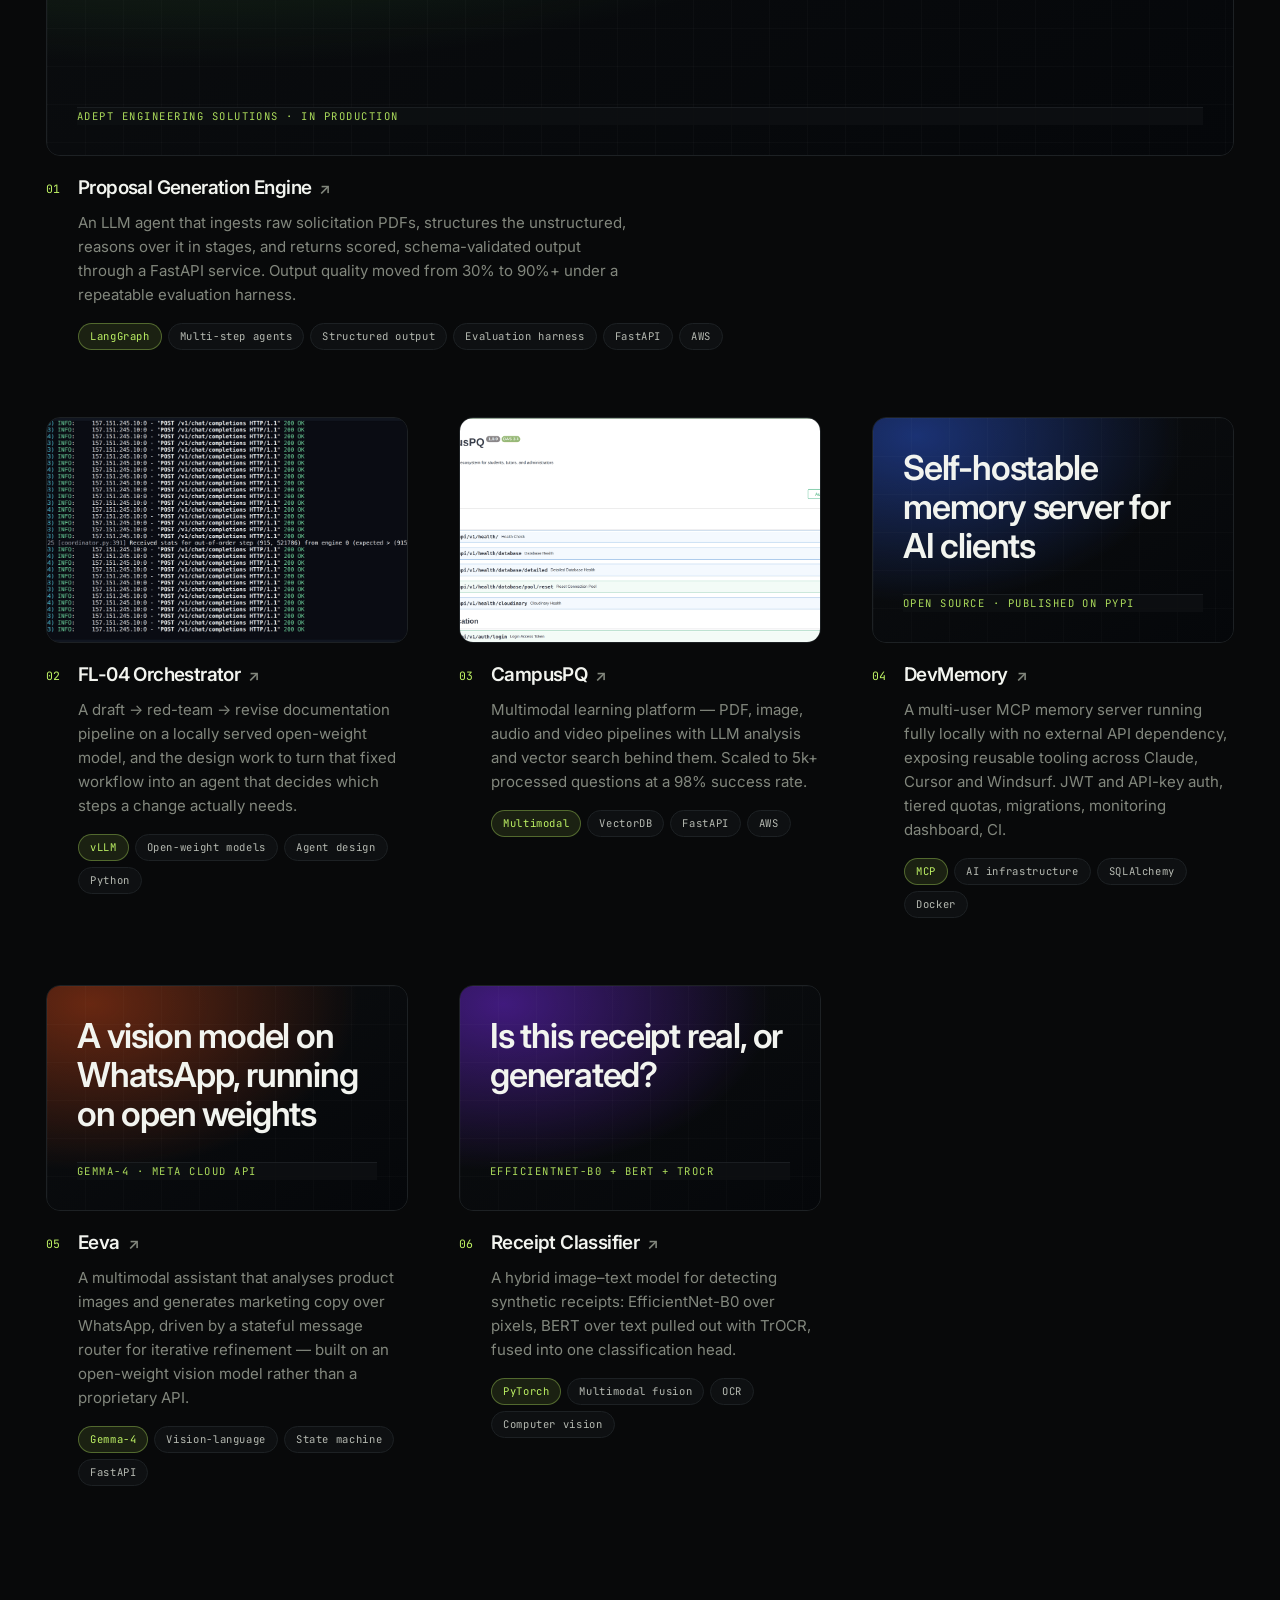
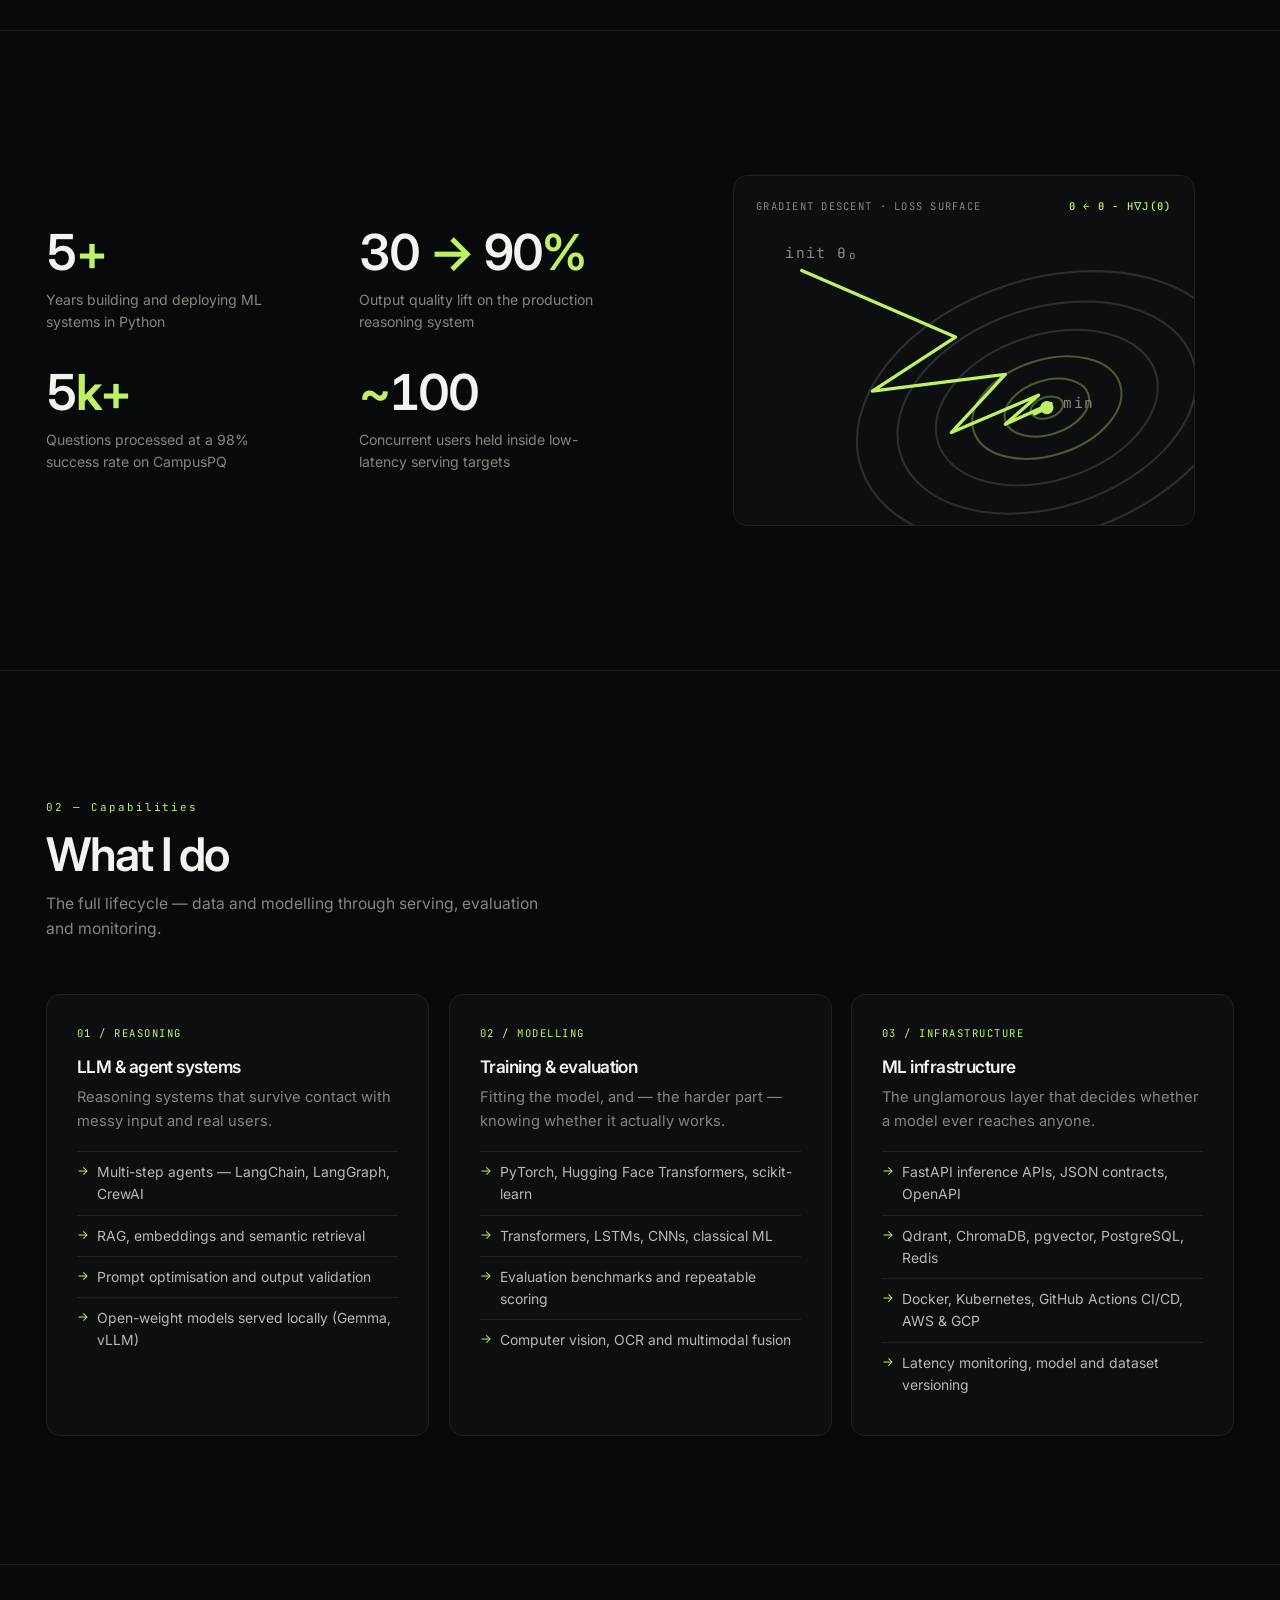
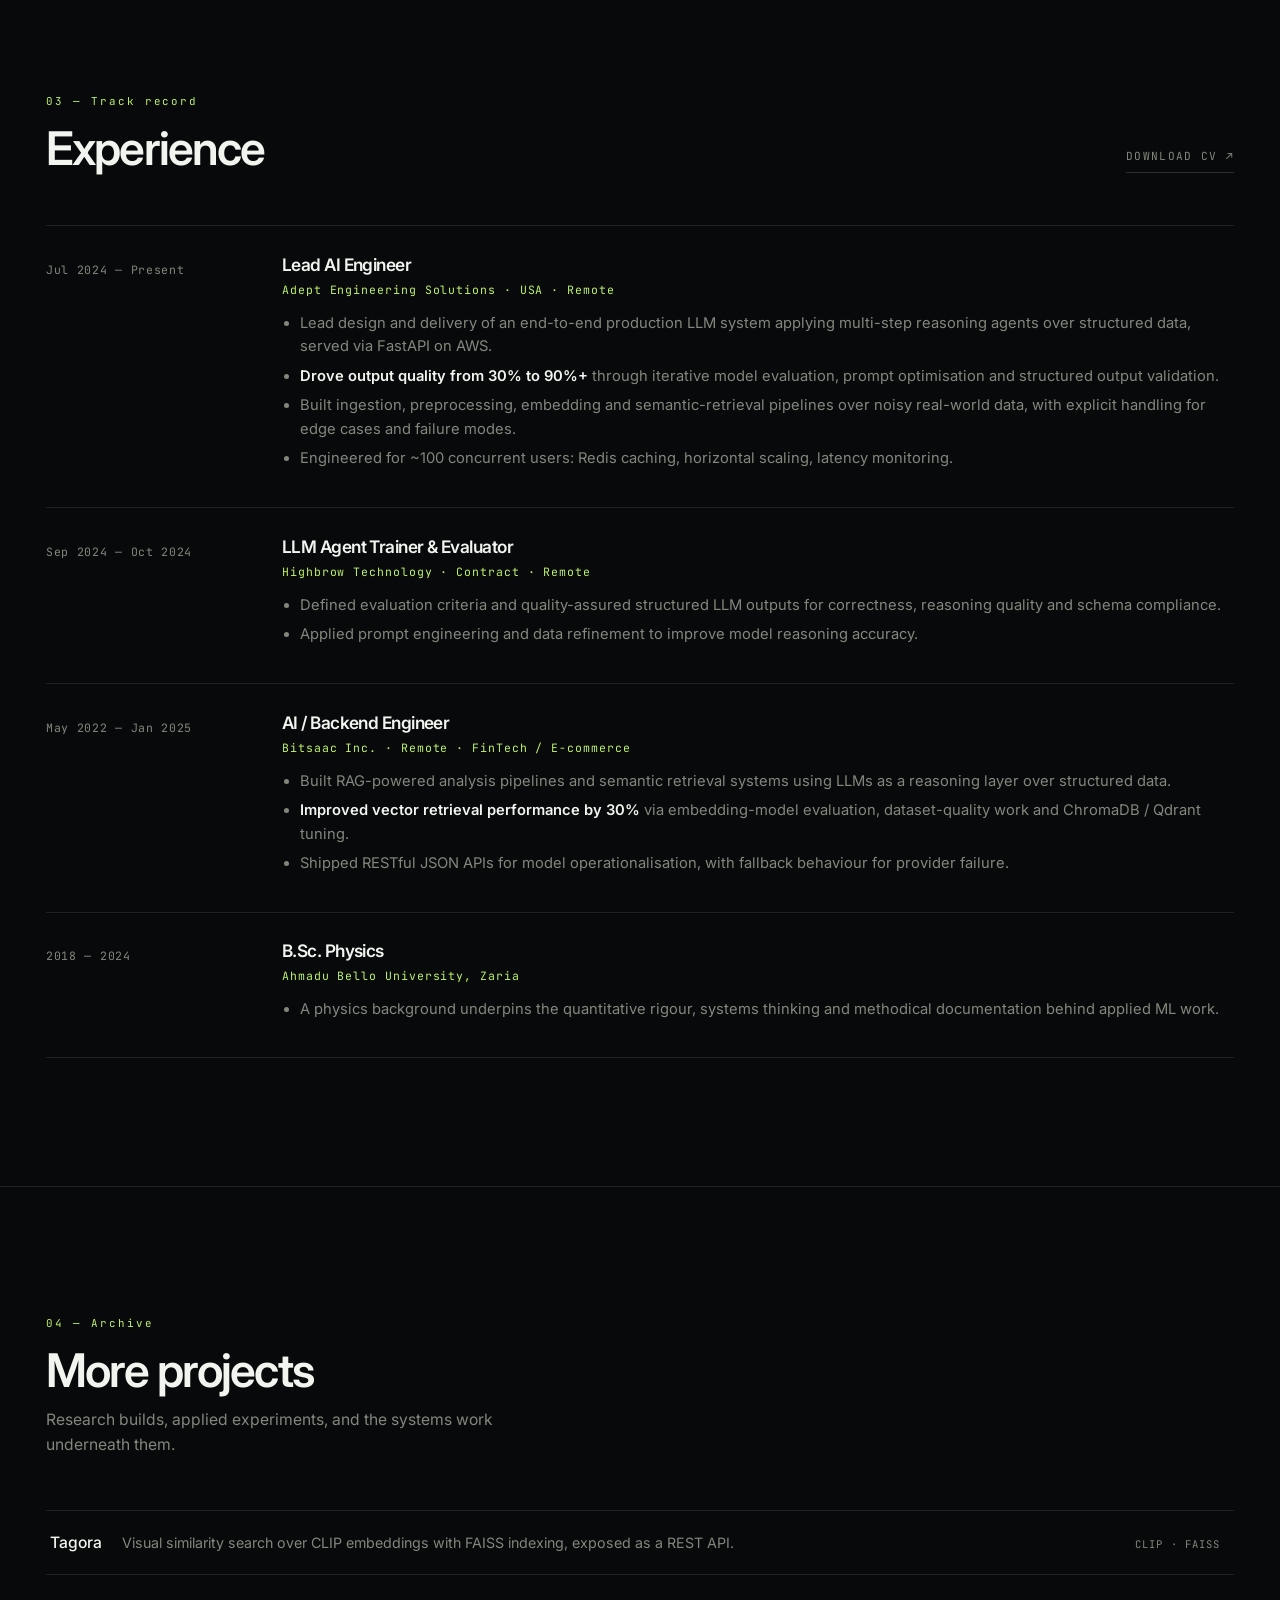
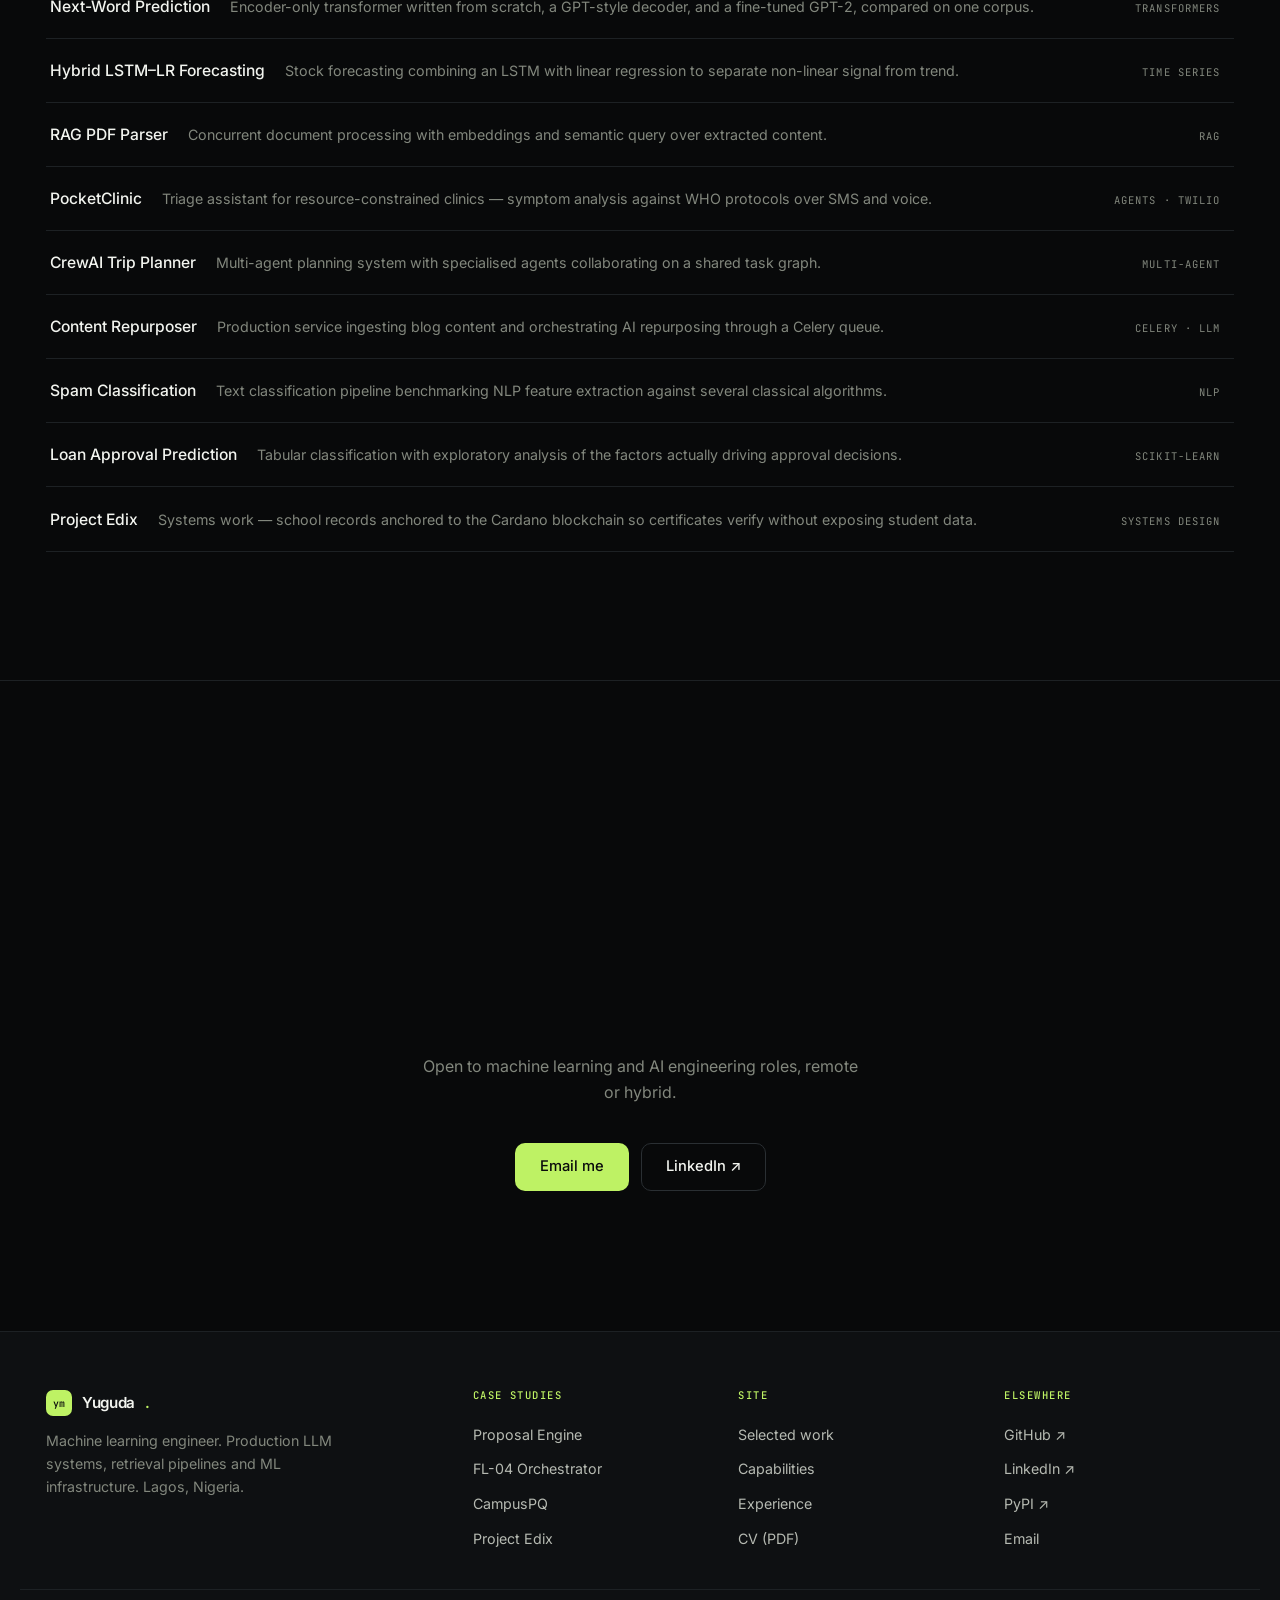
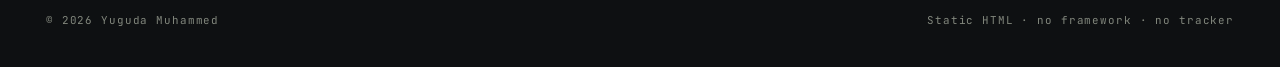
==== commit fc5dc62a: "Add identity kit, favicon set, and fix muted-text contrast The muted grey used for every section lab" ====
--- a/index.html
+++ b/index.html
@@ -4,6 +4,11 @@
 <meta charset="UTF-8">
 <meta name="viewport" content="width=device-width, initial-scale=1.0">
 <title>Yuguda Muhammed — Machine Learning Engineer</title>
+<link rel="icon" href="/favicon.svg" type="image/svg+xml">
+<link rel="icon" href="/favicon-32.png" sizes="32x32" type="image/png">
+<link rel="icon" href="/favicon-16.png" sizes="16x16" type="image/png">
+<link rel="apple-touch-icon" href="/apple-touch-icon.png">
+<link rel="manifest" href="/site.webmanifest">
 <meta name="description" content="Machine Learning Engineer with 5+ years building and shipping production LLM systems, retrieval pipelines, and ML infrastructure in Python.">
 <meta name="theme-color" content="#08090A">
 <meta property="og:title" content="Yuguda Muhammed — Machine Learning Engineer">
--- a/style.css
+++ b/style.css
@@ -9,7 +9,7 @@
     --bg-lift:   #131619;
     --ink:       #F2F4EF;
     --ink-2:     #B6BAB2;
-    --muted:     #74796F;
+    --muted:     #82877D;
     --line:      #1D2124;
     --line-2:    #2A2F33;
     --accent:    #BEF264;
@@ -34,7 +34,7 @@
     --bg-lift:   #FFFFFF;
     --ink:       #0A0B0C;
     --ink-2:     #3C4046;
-    --muted:     #7B8078;
+    --muted:     #666B63;
     --line:      #E2E2DC;
     --line-2:    #D2D2CA;
     --accent:    #4D7C0F;
@@ -94,8 +94,18 @@
 .js [data-reveal].in { opacity: 1; transform: none; }
 
 /* clip-up reveal for headings */
-.js [data-reveal="mask"] { opacity: 1; transform: none; clip-path: inset(0 0 100% 0); transition: clip-path .9s var(--ease); transition-delay: var(--d, 0ms); }
-.js [data-reveal="mask"].in { clip-path: inset(0 0 -20% 0); }
+/* inset() rejects negative values — a negative bottom made the ".in" rule
+   invalid, so the heading stayed clipped to nothing forever. Pad the box
+   instead (and pull the padding back off with a negative margin) so a plain
+   inset(0) can clear descenders and the tight line-height's overflow. */
+.js [data-reveal="mask"] {
+    opacity: 1; transform: none;
+    padding-bottom: .16em; margin-bottom: -.16em;
+    clip-path: inset(0 0 100% 0);
+    transition: clip-path .9s var(--ease);
+    transition-delay: var(--d, 0ms);
+}
+.js [data-reveal="mask"].in { clip-path: inset(0 0 0 0); }
 
 @media (prefers-reduced-motion: reduce) {
     html { scroll-behavior: auto; }
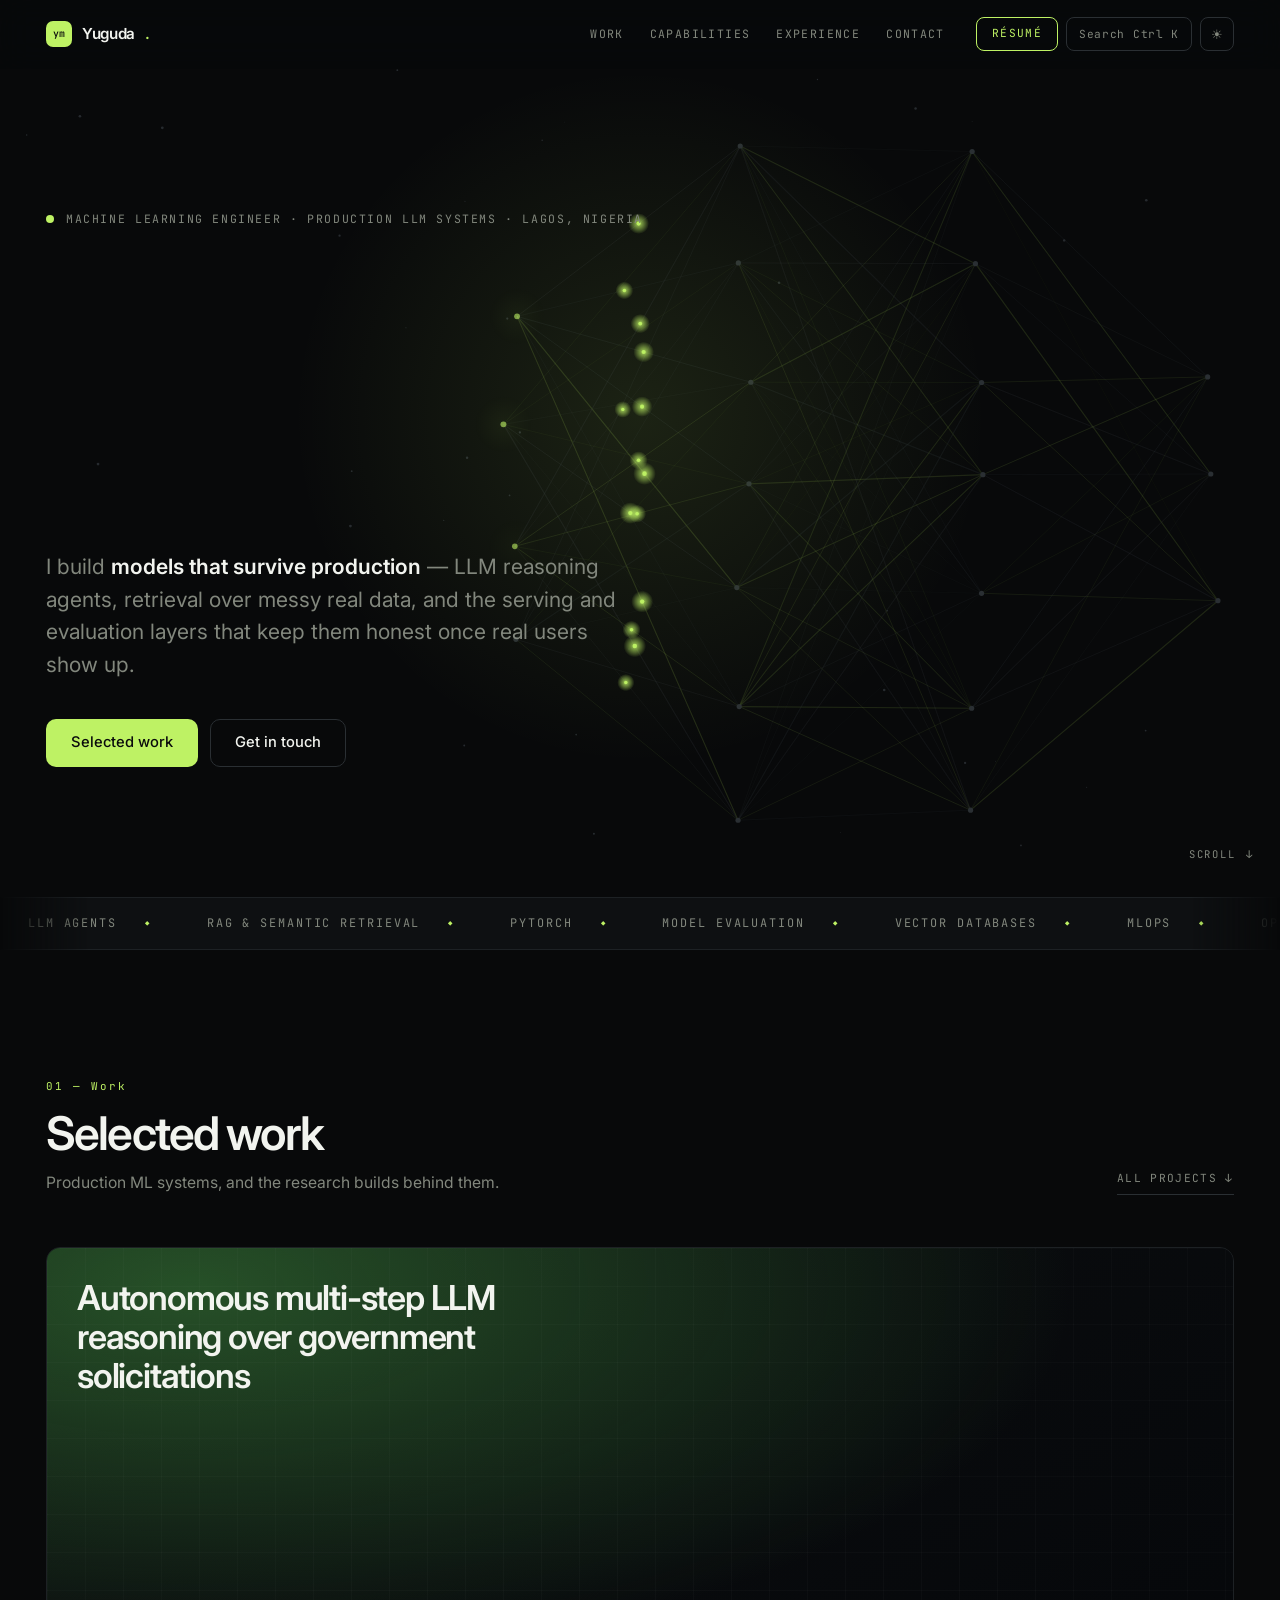
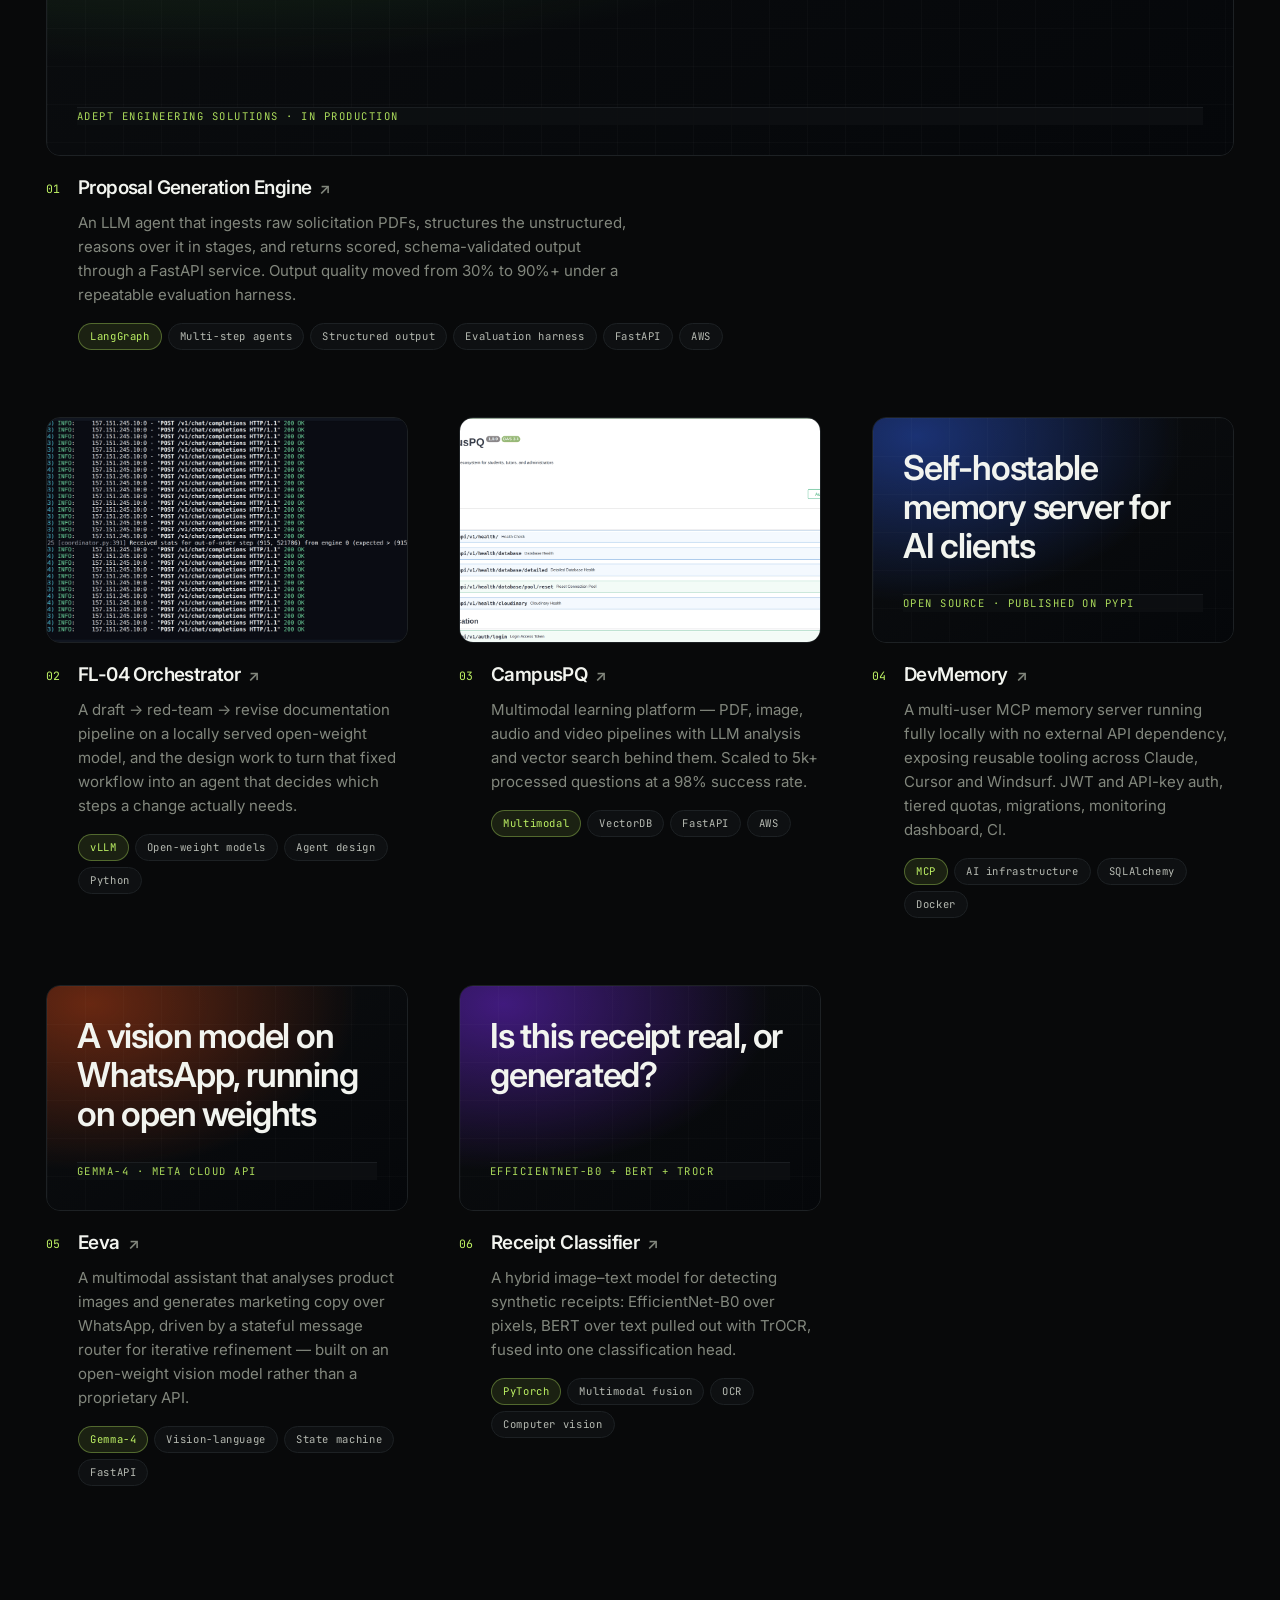
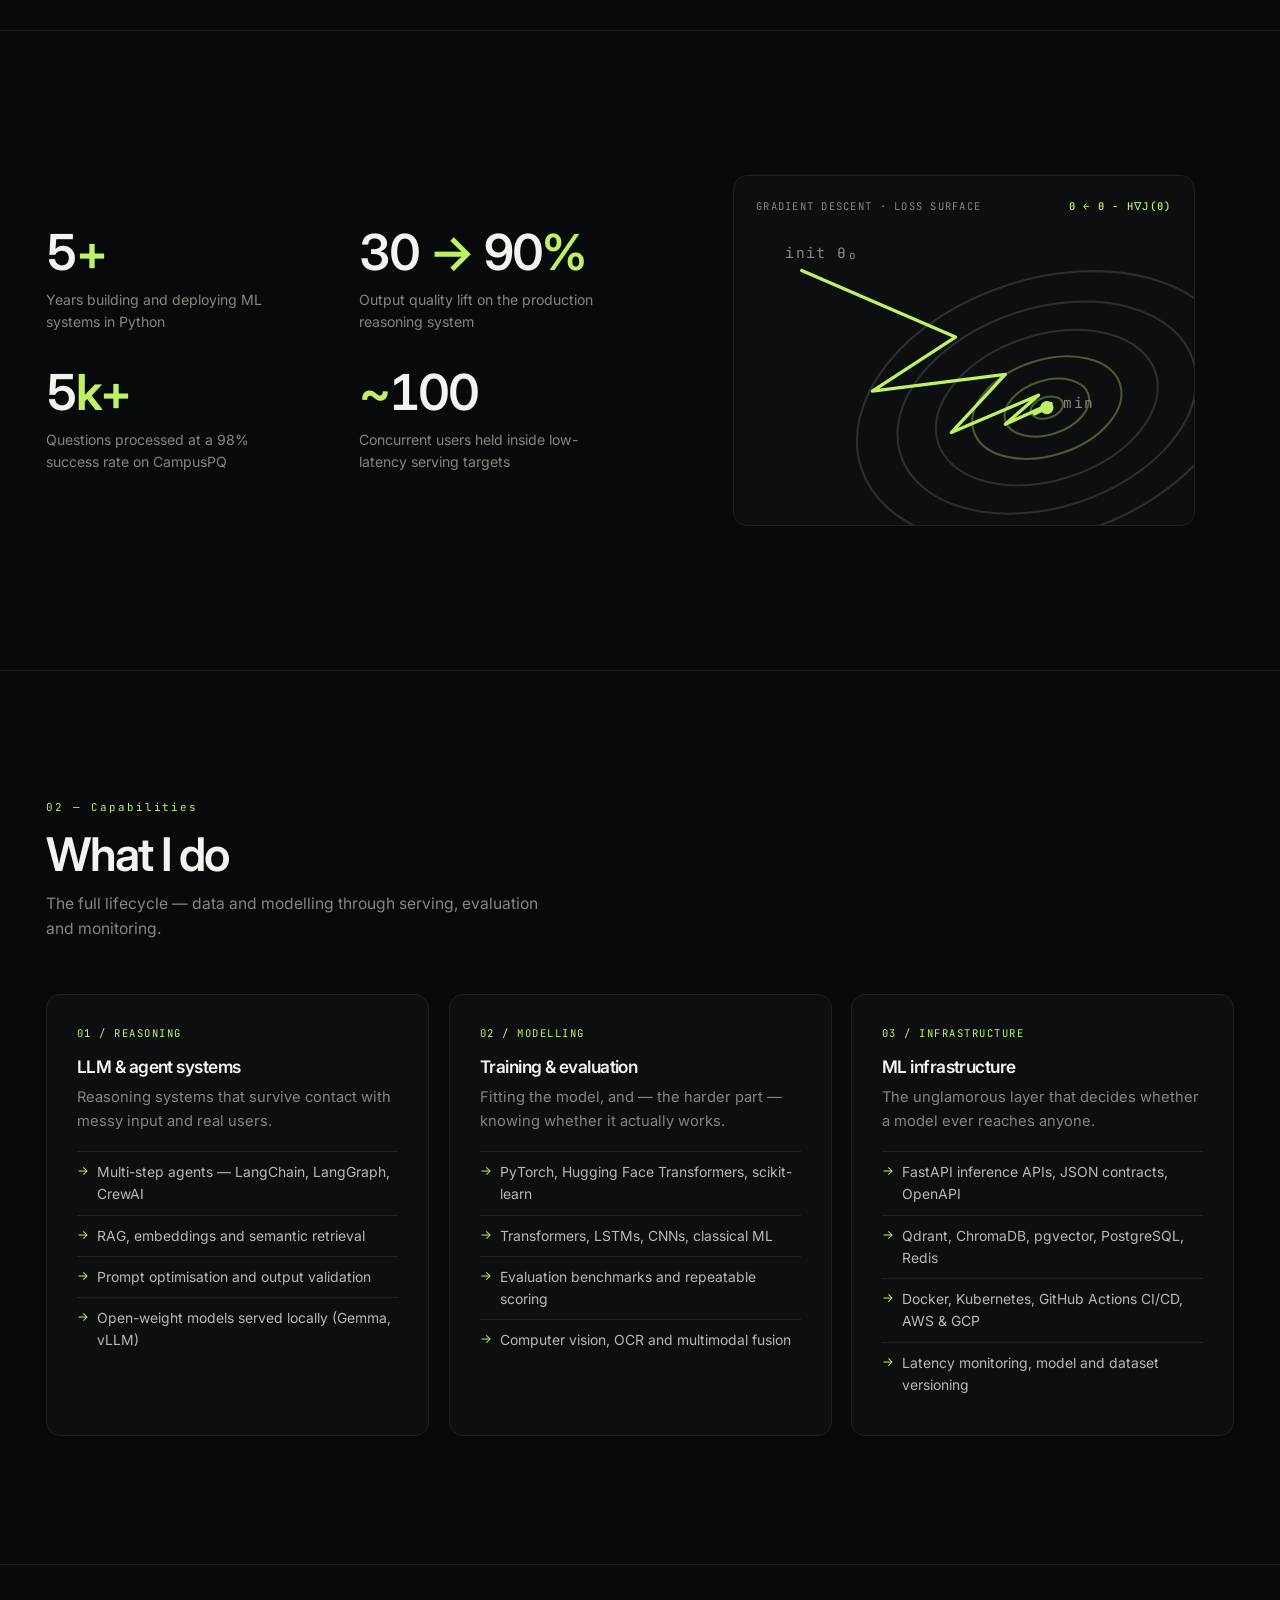
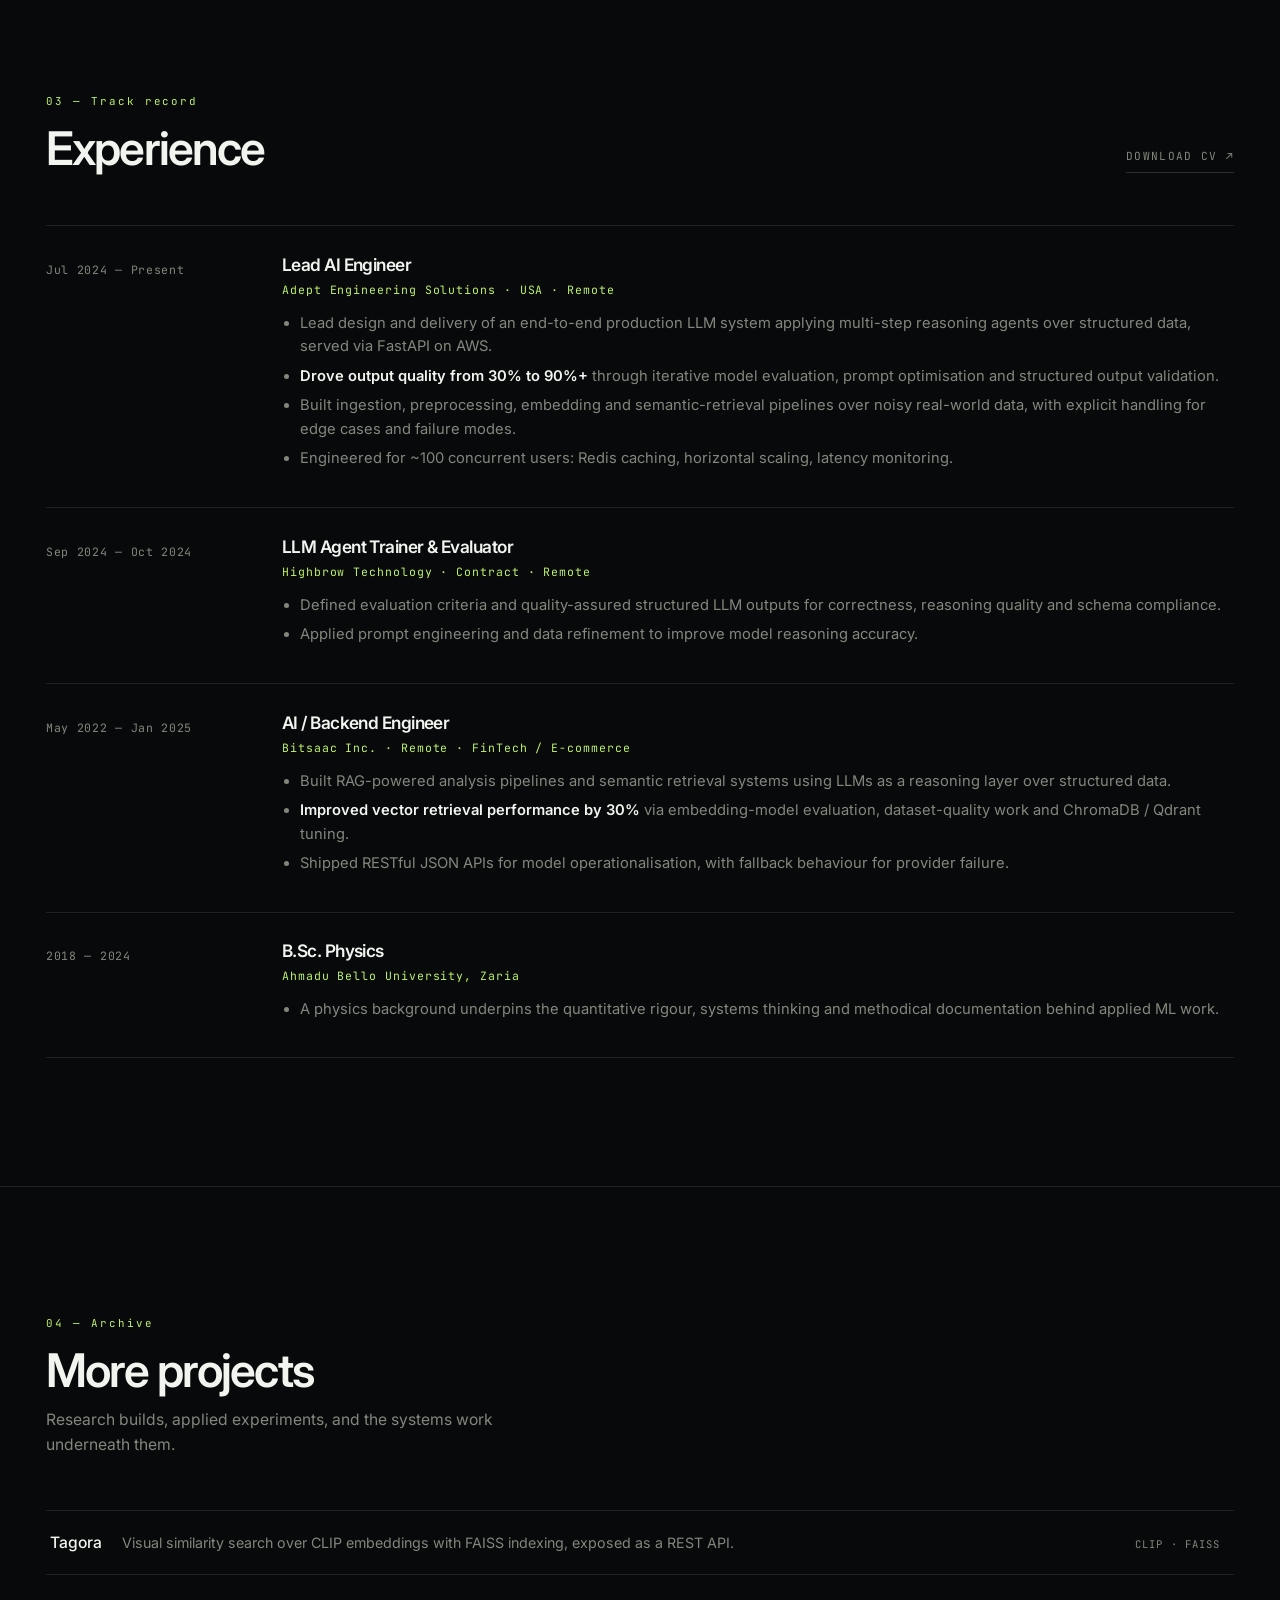
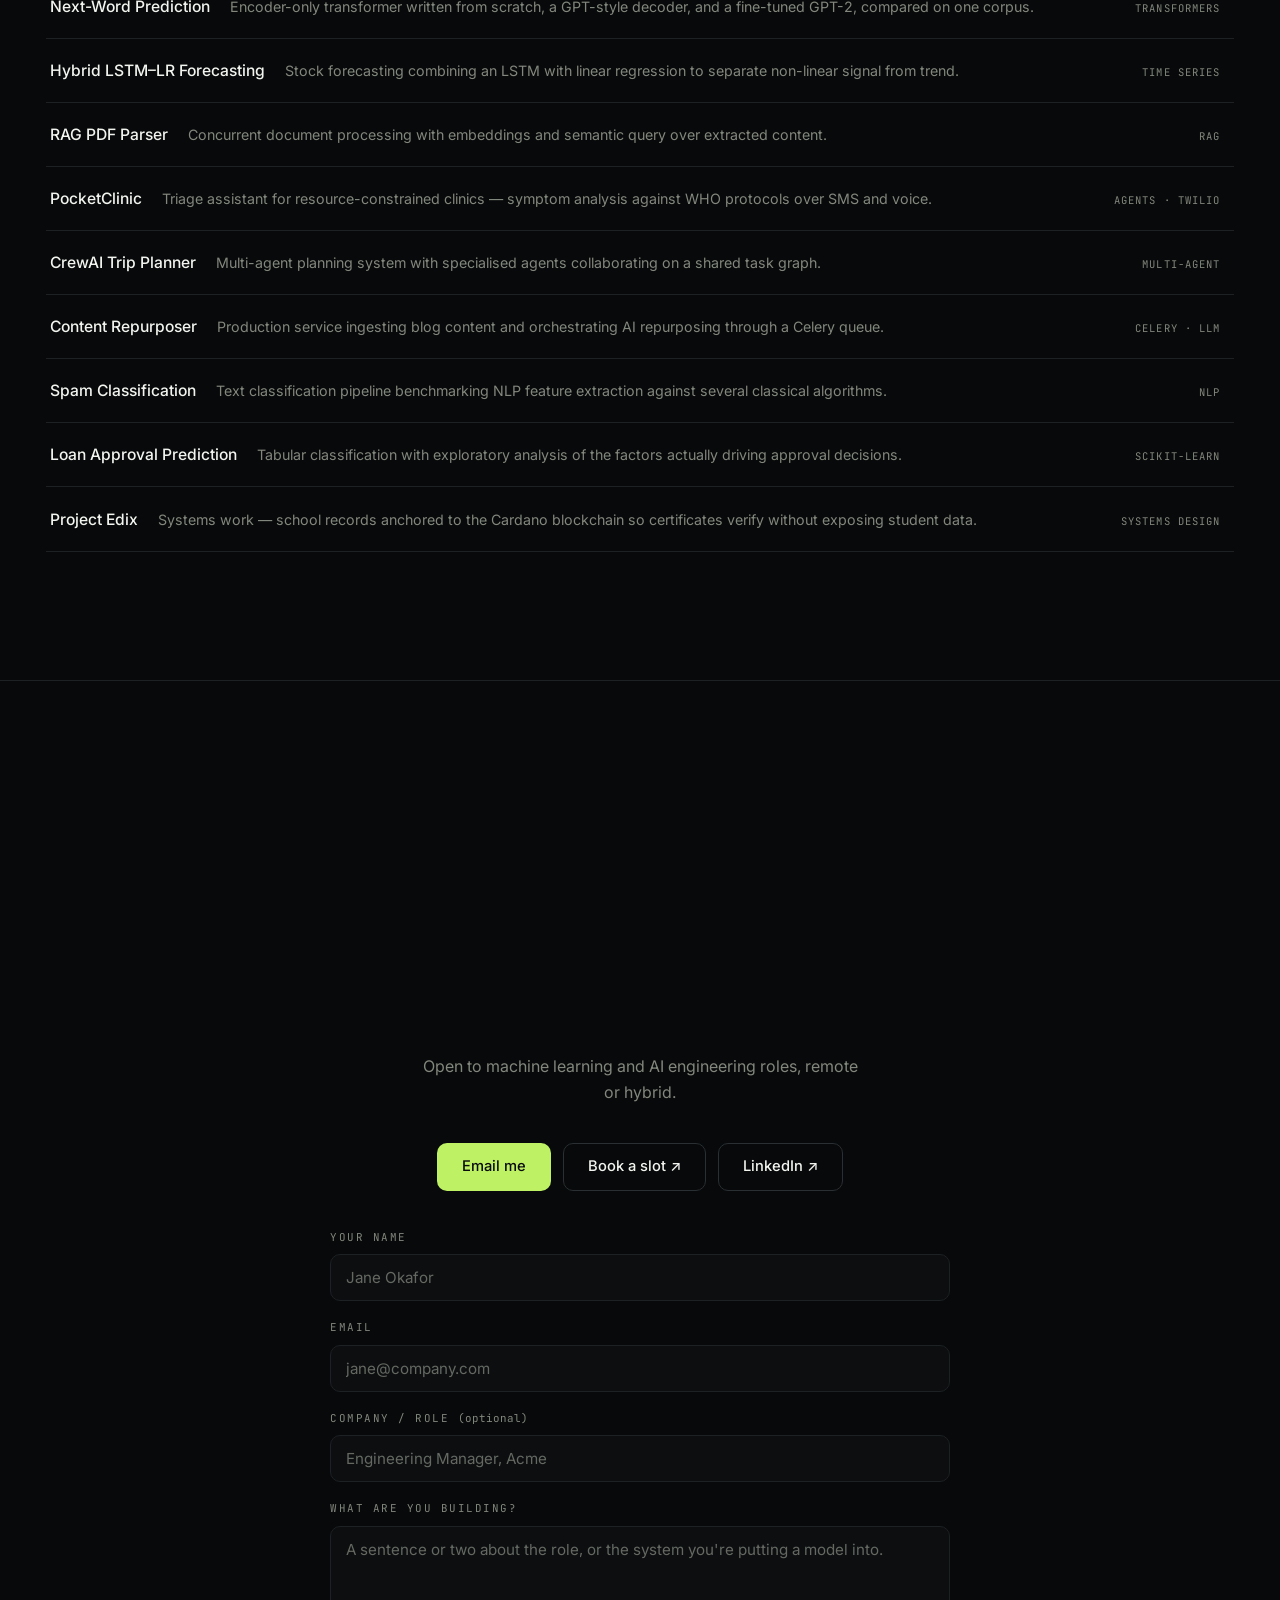
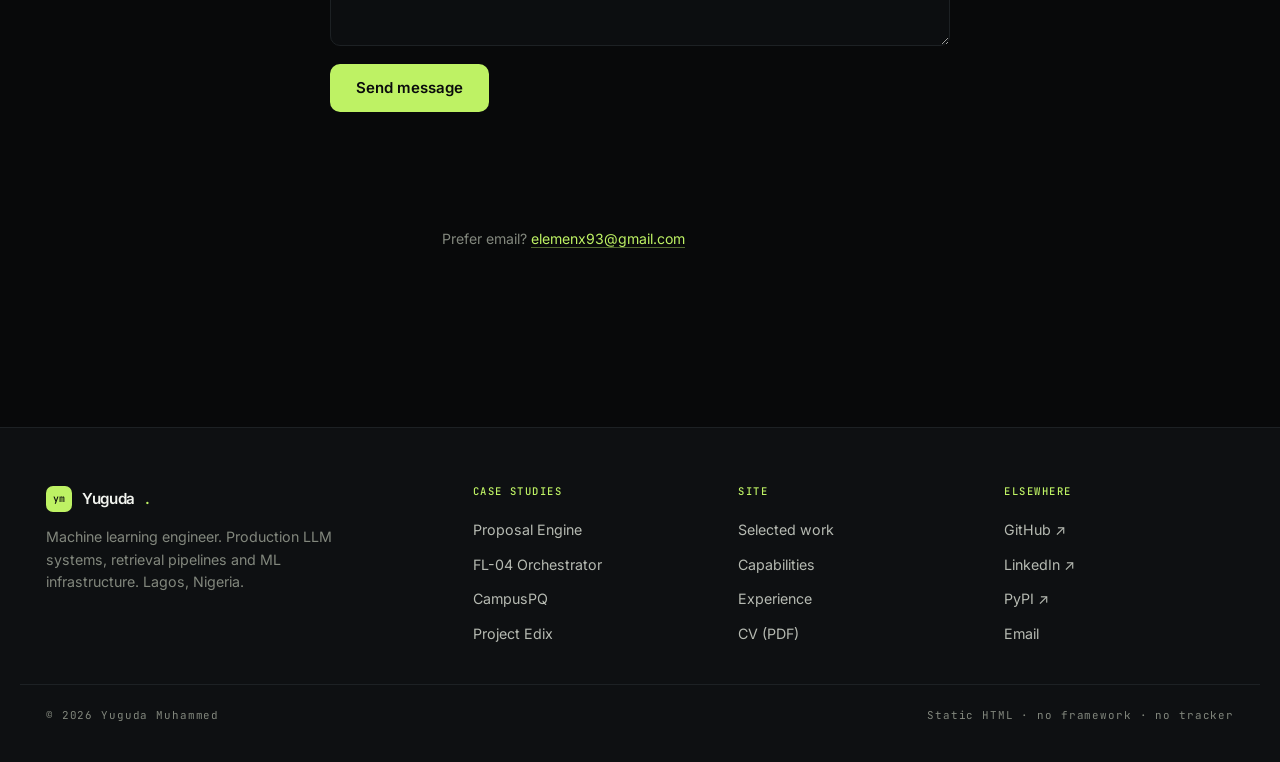
==== commit bb08b197: "Converge on one source: bring the working contact form into the site The two public URLs had drifted" ====
--- a/index.html
+++ b/index.html
@@ -4,6 +4,7 @@
 <meta charset="UTF-8">
 <meta name="viewport" content="width=device-width, initial-scale=1.0">
 <title>Yuguda Muhammed — Machine Learning Engineer</title>
+<link rel="canonical" href="https://yuguda.netlify.app/">
 <link rel="icon" href="/favicon.svg" type="image/svg+xml">
 <link rel="icon" href="/favicon-32.png" sizes="32x32" type="image/png">
 <link rel="icon" href="/favicon-16.png" sizes="16x16" type="image/png">
@@ -450,8 +451,61 @@
       <h2 data-reveal="mask">Let's build something that ships<span class="accent">.</span></h2>
       <p data-reveal>Open to machine learning and AI engineering roles, remote or hybrid.</p>
       <div class="hero-cta" data-reveal>
-        <a class="btn btn-primary" href="mailto:elemenx93@gmail.com">Email me</a>
+        <a class="btn btn-primary" href="mailto:elemenx93@gmail.com?subject=Technical%20screening%20—%20machine%20learning%20engineering">Email me</a>
+        <a class="btn btn-secondary" href="https://calendly.com/elemenx93/30min" target="_blank" rel="noopener">Book a slot ↗</a>
         <a class="btn btn-secondary" href="https://linkedin.com/in/yuguda" target="_blank" rel="noopener">LinkedIn ↗</a>
+      </div>
+
+      <div class="contact-wrap" data-reveal>
+        <!--
+          Netlify detects this form by parsing the HTML at deploy time.
+          data-netlify="true"     -> register the form and capture POSTs
+          netlify-honeypot        -> names the hidden anti-spam field
+          hidden form-name input  -> tells Netlify which form a POST belongs to
+          action="/thanks.html"   -> where a no-JS browser lands after submitting
+          Every field must exist in the static HTML for Netlify to register it.
+        -->
+        <form
+            class="contact-form"
+            name="contact"
+            method="POST"
+            action="/thanks.html"
+            data-netlify="true"
+            netlify-honeypot="bot-field">
+
+          <input type="hidden" name="form-name" value="contact">
+
+          <p class="hp">
+            <label>Leave this empty: <input name="bot-field" tabindex="-1" autocomplete="off"></label>
+          </p>
+
+          <div class="field">
+            <label for="name">Your name</label>
+            <input id="name" name="name" type="text" required autocomplete="name" placeholder="Jane Okafor">
+          </div>
+
+          <div class="field">
+            <label for="email">Email</label>
+            <input id="email" name="email" type="email" required autocomplete="email" placeholder="jane@company.com">
+          </div>
+
+          <div class="field">
+            <label for="company">Company / role <span class="opt">(optional)</span></label>
+            <input id="company" name="company" type="text" autocomplete="organization" placeholder="Engineering Manager, Acme">
+          </div>
+
+          <div class="field">
+            <label for="message">What are you building?</label>
+            <textarea id="message" name="message" required placeholder="A sentence or two about the role, or the system you're putting a model into."></textarea>
+          </div>
+
+          <button class="submit-btn" type="submit">Send message</button>
+          <p class="form-status" id="form-status" role="status" aria-live="polite"></p>
+        </form>
+
+        <p class="form-fallback">
+          Prefer email? <a href="mailto:elemenx93@gmail.com?subject=Technical%20screening%20—%20machine%20learning%20engineering">elemenx93@gmail.com</a>
+        </p>
       </div>
     </div>
   </section>
@@ -524,6 +578,45 @@
 </div>
 
 <script src="app.js"></script>
-<script src="bg.js"></script>
+<script src="bg.js">
+    var form = document.querySelector('form.contact-form');
+    if (!form) return;
+    var status = document.getElementById('form-status');
+
+    form.addEventListener('submit', function (event) {
+        event.preventDefault();
+
+        var button = form.querySelector('button[type="submit"]');
+        button.disabled = true;
+        button.textContent = 'Sending…';
+        status.textContent = '';
+        status.className = 'form-status';
+
+        fetch('/', {
+            method: 'POST',
+            headers: { 'Content-Type': 'application/x-www-form-urlencoded' },
+            body: new URLSearchParams(new FormData(form)).toString()
+        }).then(function (response) {
+            if (!response.ok) throw new Error('Status ' + response.status);
+            form.reset();
+            status.textContent = 'Thanks — that reached me. I will reply the same day.';
+            status.className = 'form-status ok';
+            button.textContent = 'Sent';
+            if (window.gtag) window.gtag('event', 'contact_form_submit');
+            // long enough that a double-tap can't fire twice, short enough that
+            // someone with a second message isn't forced to reload
+            setTimeout(function () {
+                button.disabled = false;
+                button.textContent = 'Send another message';
+            }, 4000);
+        }).catch(function () {
+            status.textContent = 'Something broke sending that. Email me directly: elemenx93@gmail.com';
+            status.className = 'form-status err';
+            button.disabled = false;
+            button.textContent = 'Send message';
+        });
+    });
+})();
+</script>
 </body>
 </html>
--- a/style.css
+++ b/style.css
@@ -595,3 +595,102 @@
     .foot-in { grid-template-columns: 1fr; gap: 28px; }
     .btn { width: 100%; justify-content: center; }
 }
+/* ============================================================
+   CONTACT FORM  (Netlify)
+   ============================================================ */
+
+.contact-wrap { max-width: 620px; margin: 0 auto; text-align: left; }
+
+.contact-form { display: grid; gap: 18px; margin-top: 38px; }
+
+.field { display: grid; gap: 8px; }
+.field label {
+    font-family: var(--mono); font-size: 0.68rem;
+    letter-spacing: 0.14em; text-transform: uppercase; color: var(--muted);
+}
+.field label .opt { text-transform: none; letter-spacing: 0; color: var(--muted); }
+
+.field input, .field textarea, .field select {
+    width: 100%; padding: 13px 15px;
+    border: 1px solid var(--line); border-radius: 10px;
+    background: var(--card); color: var(--ink);
+    font-family: inherit; font-size: 0.95rem;
+    transition: border-color .25s var(--ease), background .25s var(--ease);
+}
+.field select { appearance: none; cursor: pointer; }
+.field select option { background: var(--bg-lift); color: var(--ink); }
+.field textarea { min-height: 120px; resize: vertical; }
+.field input::placeholder, .field textarea::placeholder { color: var(--muted); opacity: .75; }
+.field input:focus, .field textarea:focus, .field select:focus {
+    outline: none; border-color: var(--accent); background: var(--accent-sb);
+}
+
+/* honeypot: off-screen, still in the DOM for bots that parse it */
+.hp { position: absolute; left: -9999px; opacity: 0; height: 0; overflow: hidden; }
+
+.submit-btn {
+    justify-self: start;
+    display: inline-flex; align-items: center; gap: 9px;
+    height: 48px; padding: 0 26px; border: none; border-radius: 10px;
+    background: var(--accent); color: #0A0B0C;
+    font-family: inherit; font-size: 0.94rem; font-weight: 600; cursor: pointer;
+    transition: transform .25s var(--ease), background .25s var(--ease), opacity .25s var(--ease);
+}
+.submit-btn:hover:not(:disabled) { transform: translateY(-2px); background: color-mix(in srgb, var(--accent) 84%, #FFF); }
+.submit-btn:disabled { opacity: .5; cursor: not-allowed; transform: none; }
+
+.form-status { font-size: 0.88rem; min-height: 1.3em; margin: 0; color: var(--muted); }
+.form-status.ok { color: var(--accent); }
+.form-status.err { color: #FCA5A5; }
+
+.form-fallback { margin-top: 22px; font-size: 0.88rem; color: var(--muted); }
+.form-fallback a { color: var(--accent); border-bottom: 1px solid color-mix(in srgb, var(--accent) 40%, transparent); }
+
+/* ============================================================
+   VIDEO + METRIC STRIP  (used by the internal-tooling case)
+   ============================================================ */
+
+.video-frame {
+    margin: 24px 0 10px; border: 1px solid var(--line);
+    border-radius: var(--r); overflow: hidden; background: #000;
+}
+.video-frame video { display: block; width: 100%; height: auto; }
+
+.metrics { display: flex; flex-wrap: wrap; gap: 12px; margin: 22px 0; padding: 0; list-style: none; }
+.metric {
+    flex: 1 1 140px; padding: 16px 18px;
+    border: 1px solid var(--line); border-radius: 10px; background: var(--card);
+}
+.metric strong {
+    display: block; font-size: 1.4rem; font-weight: 600; letter-spacing: -0.03em;
+    color: var(--accent); font-variant-numeric: tabular-nums;
+}
+.metric span { font-size: 0.76rem; color: var(--muted); }
+
+/* ============================================================
+   FOOTER CREDENTIAL BADGE
+   ============================================================ */
+
+.badge {
+    display: inline-flex; align-items: center; gap: 11px;
+    padding: 9px 15px; border: 1px solid var(--line); border-radius: 999px;
+    background: var(--card); font-size: 0.82rem; color: var(--ink-2);
+    transition: border-color .3s var(--ease);
+}
+.badge:hover { border-color: var(--accent); }
+.badge-mark {
+    width: 27px; height: 27px; border-radius: 50%; flex: none;
+    display: grid; place-items: center;
+    background: var(--accent); color: #0A0B0C;
+    font-family: var(--mono); font-size: 0.62rem; font-weight: 500;
+}
+.badge small { display: block; font-size: 0.7rem; color: var(--muted); }
+
+@media (max-width: 700px) {
+    .submit-btn { width: 100%; justify-content: center; }
+}
+
+.cap-note { font-size: 0.84rem; color: var(--muted); margin: 12px 0 0; }
+.cap-note a { color: var(--accent); border-bottom: 1px solid color-mix(in srgb, var(--accent) 40%, transparent); }
+.cap .tags { margin-top: 18px; }
+.cap em { font-style: italic; color: var(--ink); }
